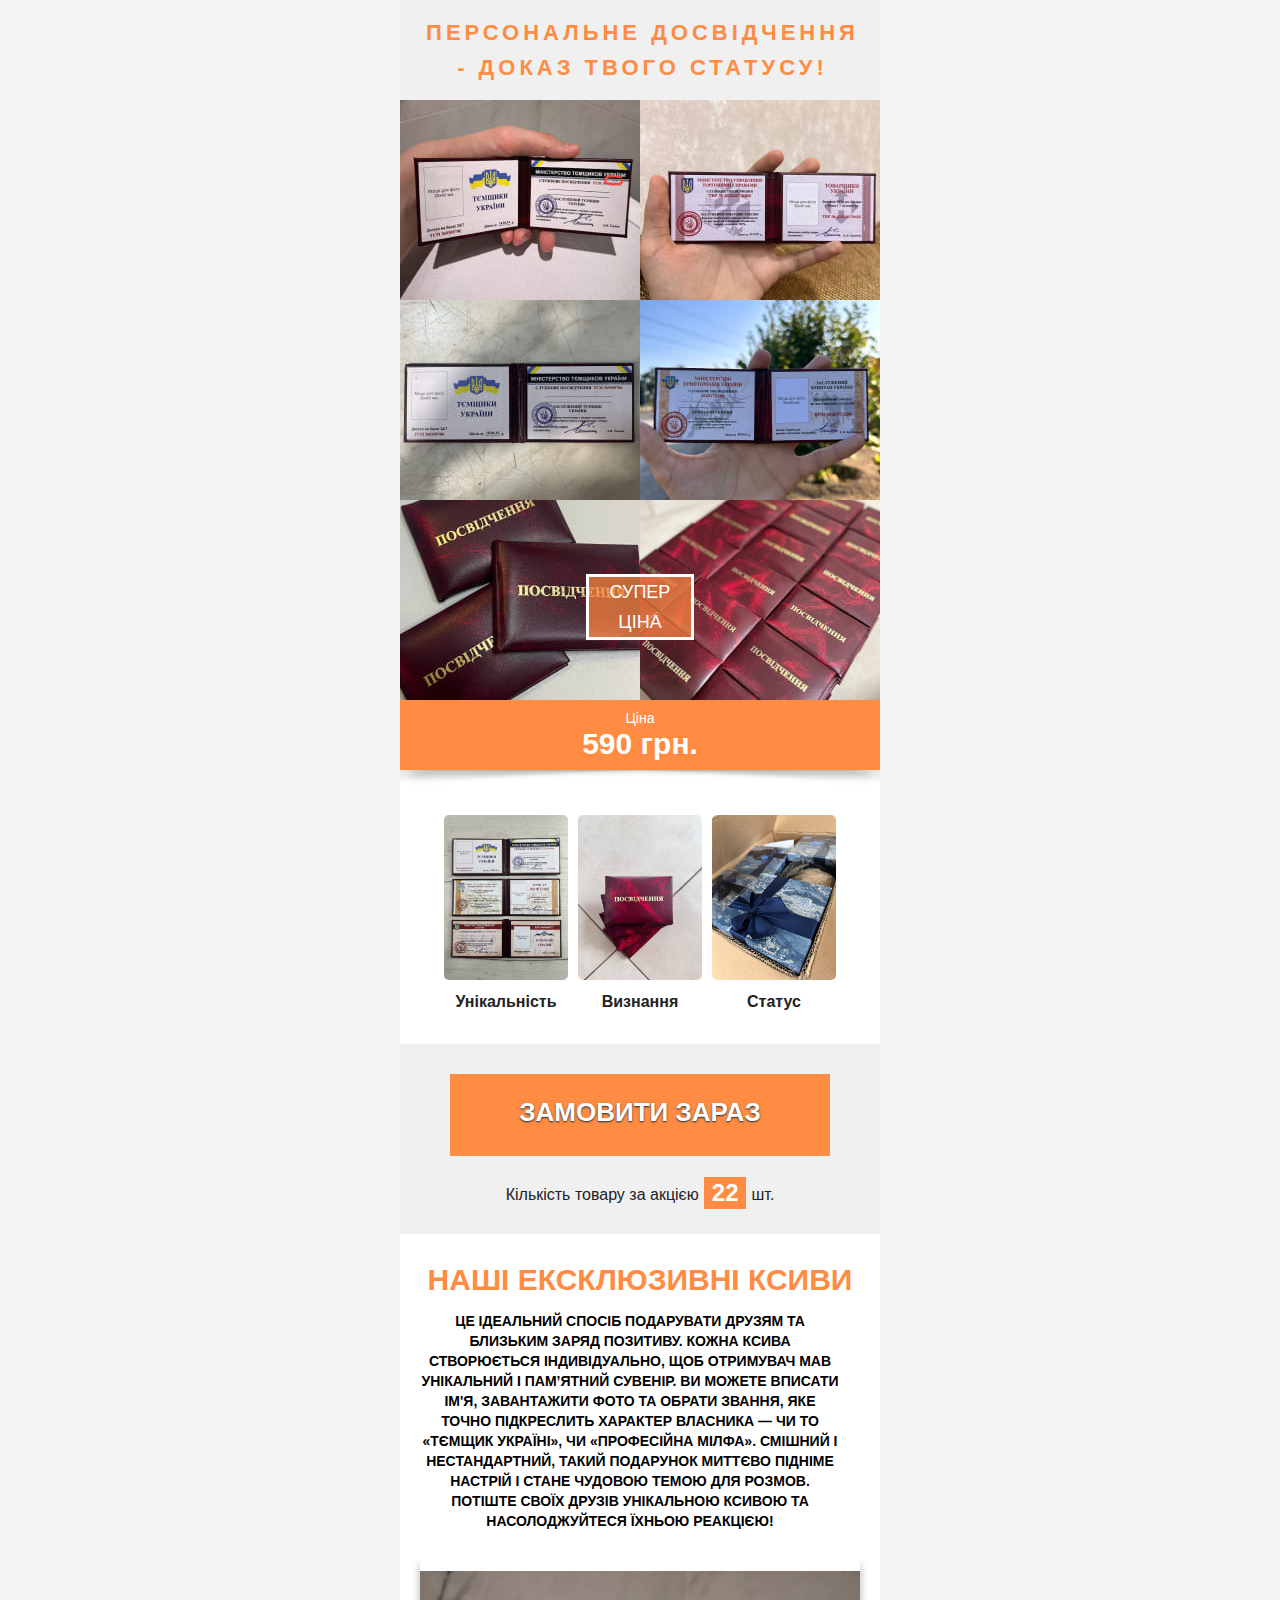
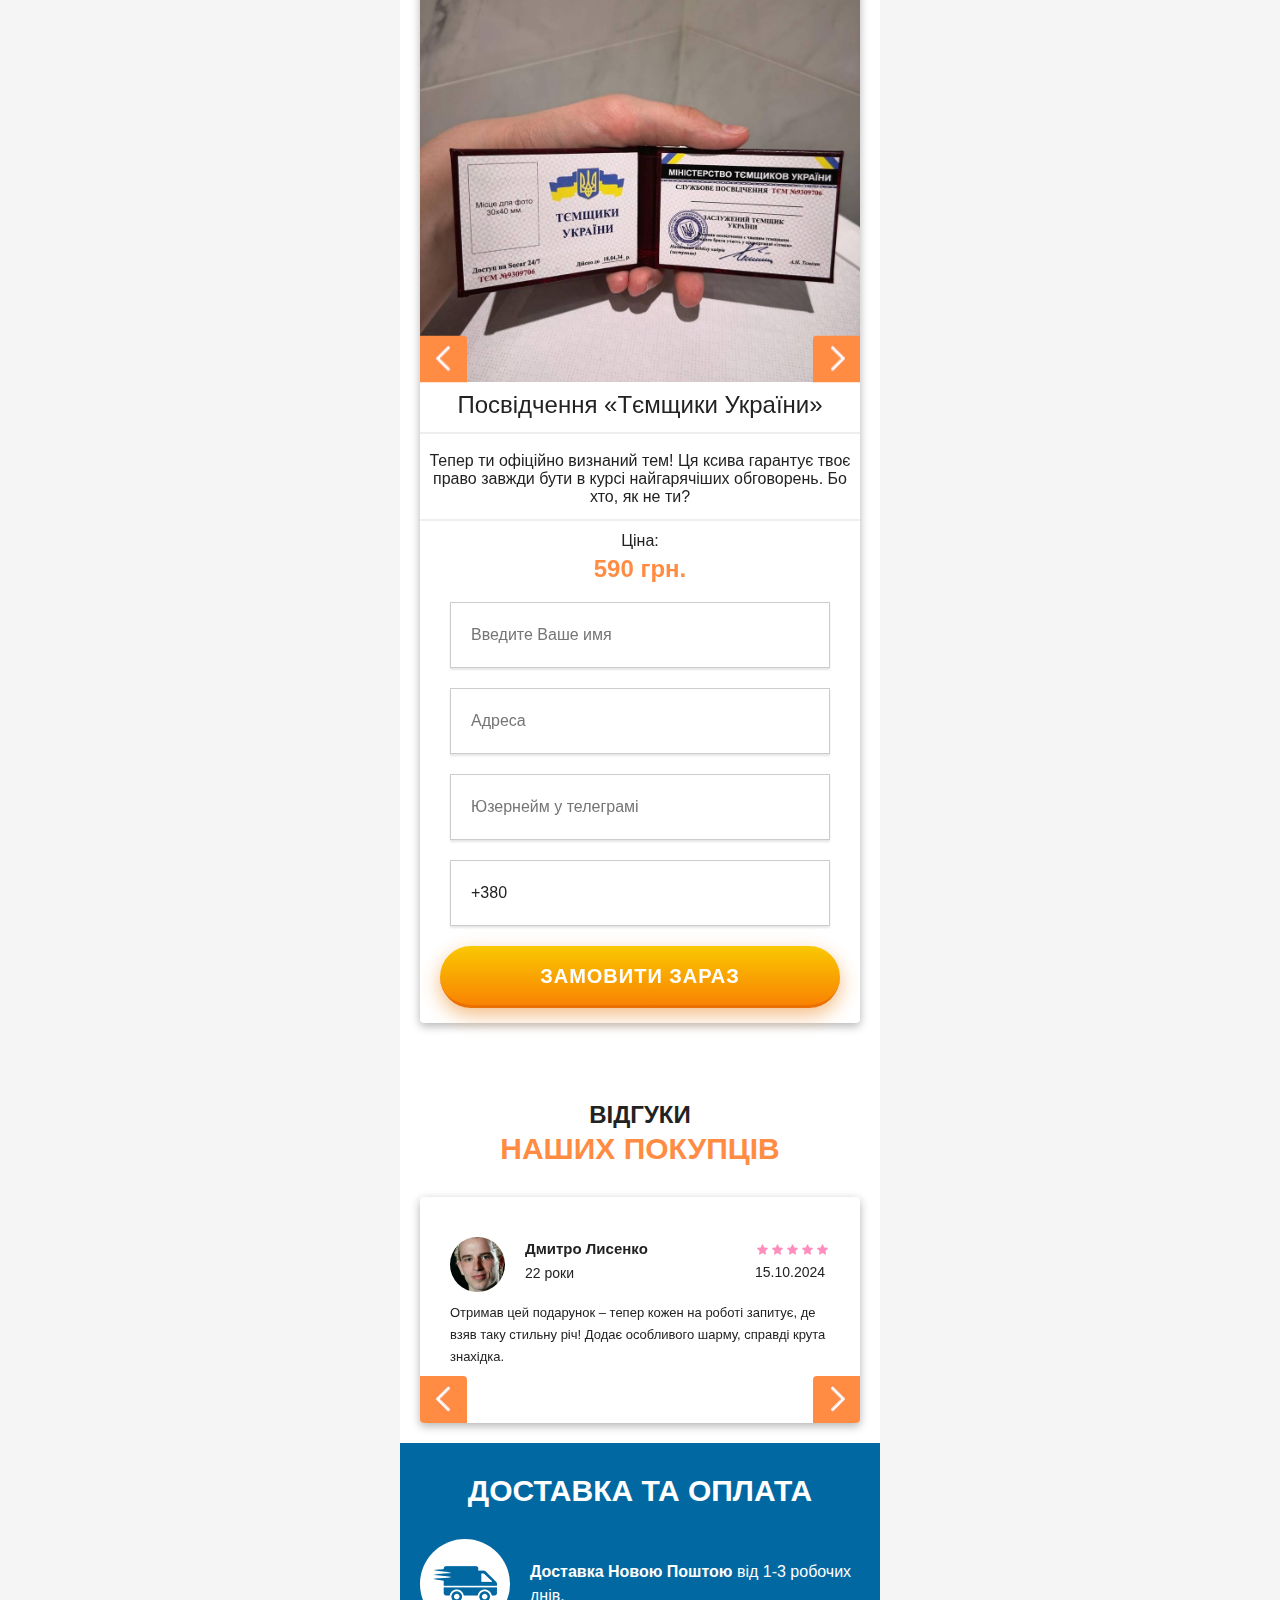
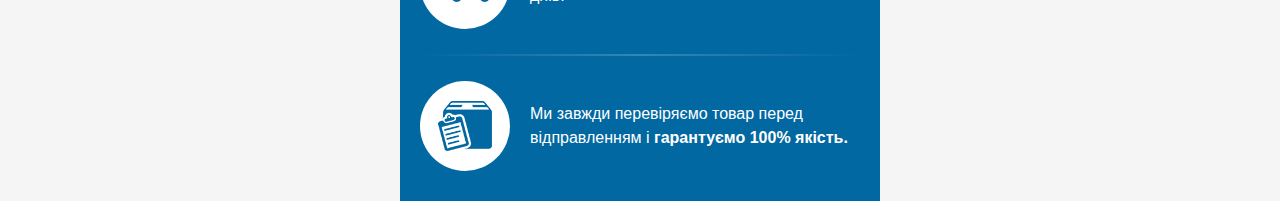
==== index.html @ b8ed53d2 "Add files via upload" ====
﻿<!DOCTYPE html>
<html>

<head>


    <meta charset="utf-8">
    <meta name="viewport" content="width=480">
    <title>Обери свою ксиву</title>
    <!-- Женский сарафан белого цвета -->
    <!-- 590 -->
    <!-- 358556 -->
    <link rel="shortcut icon" href="landing-template-assets/common/favicon.png" type="image/x-icon">
    <!-- Meta -->
    <meta property="og:image" content="/storage/images/landings/510083000130efabcf98dd82f9451f32.jpg">
    <meta name="description" content="Женский сарафан белого цвета">
    <script type="text/javascript" src="landing-template-assets/common/js/jquery-3.5.1.min.js"></script>

    <!-- Fonts -->
    <link href="css.css?family=Open+Sans:400,700&amp;display=swap&amp;subset=cyrillic" rel="stylesheet">

    <!-- Styles -->
    <link rel="stylesheet" href='landing-template-assets/springclothes/css/owl.carousel.min.css' type="text/css">
    <link rel="stylesheet" href='landing-template-assets/springclothes/css/style.css' type="text/css">
    <link rel="stylesheet" type="text/css" href="landing-template-assets/common/callback/call-m1-style.css">
    <link rel="stylesheet" type="text/css" href="landing-template-assets/common/callback/popup-m1-style.css">
    <style>
        .offer_section .field[name="name"] {
            background-image: none !important;
        }

        .offer_section .field[name="phone"] {
            background-image: none !important;
        }

        .spinner-m1 .call-cont-m1-back {
            background: url(landing-template-assets/common/callback/call-phone-m1.png) center 16px no-repeat !important;
        }

        .call-cont-m1-front {
            background: url(landing-template-assets/common/callback/4.png) center bottom no-repeat !important;
        }

        .youtube .play {
            background: url(landing-template-assets/common/images/youtube-play-icon.png) no-repeat !important;
        }
    </style>
</head>

<body>

    <div class="main_wrapper">
        <header class="offer_section">
            <div class="title_block">
                <h1>ПЕРСОНАЛЬНЕ ДОСВІДЧЕННЯ - ДОКАЗ ТВОГО СТАТУСУ!</h1>
            </div>
            <div class="info" style="background-image: url(bg.jpg)">
                <div class="discount">
                    <p>Супер цiна</p>
                </div>
            </div>

            <div class="price_block clearfix">
                <div class="price_item new">
                    <div class="text">
                        <p>Цiна</p>
                    </div>
                    <div class="value">
                        <span class="price_land_s1">590</span>
                        <span class="price_land_curr">грн.</span>
                    </div>
                </div>
            </div>
            <div class="benefits_block_wrapp">
                <div class="benefits_block clearfix">
                    <div class="benefit_item">
                        <img src='new2.jpg'>
                        <p>
Унікальність

</p>
                    </div>
                    <div class="benefit_item">
                        <img src='new3.jpg'>
                        <p>

Визнання
</p>
                    </div>
                    <div class="benefit_item">
                        <img src='new1.jpg'>
                        <p>


Статус</p>
                    </div>
                </div>

            </div>
            <div class="button_block">
                <a href="#order_form" class="button">Замовити зараз</a>
            </div>
            <div class="products_count">
                <p>Кількість товару за акцією</p> <span class="lastpackk">22</span>
                <p>шт.</p>
            </div>
        </header>

        <div style="display: none;" class="main_title bg-dark" id="catalog">
            <h2>Каталог<span> ксив</span></h2>
        </div>
        <section class="causes_section">
            <h2 style="margin-bottom: 15px;">Наші ексклюзивні ксиви </h2>
            <!-- <h3>УНІКАЛЬНУ квиву</h3> -->
            <div class="causes_list clearfix">
                <div class="cause_item">
                    <p>це ідеальний спосіб подарувати друзям та близьким заряд позитиву. Кожна ксива створюється індивідуально, щоб отримувач мав унікальний і пам’ятний сувенір.

                        Ви можете вписати ім'я, завантажити фото та обрати звання, яке точно підкреслить характер власника — чи то «Тємщик Україні», чи «Професійна мілфа».
                        
                        Смішний і нестандартний, такий подарунок миттєво підніме настрій і стане чудовою темою для розмов. Потіште своїх друзів унікальною ксивою та насолоджуйтеся їхньою реакцією!</p>
                </div>
            </div>
    
        </section>
        
        
        <div class="catalog_container">
            <div class="gallery owl-carousel">


                <div class="cat_item">
                    <div class="">
                        <div>
                            <img src="product1/4.jpg">
                        </div>


                    </div>
                    <h4>Посвідчення «Тємщики України»</h4>
                    <h4 class="slider-text">Тепер ти офіційно визнаний тем! Ця ксива гарантує твоє право завжди бути в
                        курсі найгарячіших обговорень. Бо хто, як не ти?</h4>
                    <div class="prices">
                        <p>Цiна:</p>
                      
                        <div class="new">
                            <p>590 грн.</p>
                        </div>
                    </div>
                    <form id="order_form" class="order_form orderformcdn" action="send.php" method="post">
                        <input type="hidden" name="utm_campaign" value="utm_campaign_value">
                        <input type="hidden" name="utm_content" value="utm_content_value">
                        <input type="hidden" name="utm_date" value="utm_date_value">
                        <input type="hidden" name="utm_medium" value="utm_medium_value">
                        <input type="hidden" name="utm_referrer" value="utm_referrer_value">
                        <input type="hidden" name="utm_source" value="utm_source_value">
                        <input type="hidden" name="utm_term" value="utm_term_value">
                        <input type="hidden" name="quantity_1" value="1">
                        <input type="hidden" name="price_1" value="590">
                        <input type="hidden" name="product_id_1" value="Посвідчення «Тємщики України»">
                        <input type="hidden" name="quantity_1" value="1">
                        <div class="input">
                            <input name="name" type="text" placeholder="Введите Ваше имя" required>
                        </div>
                        <div class="input">
                            <input name="name" type="text" placeholder="Адреса" required>
                        </div>
                        <div class="input">
                            <input name="name" type="text" placeholder="Юзернейм у телеграмi" required>
                        </div>
                        
                        <div class="input">
                            <input value="+380" name="phone" type="text" placeholder="Введите ваш телефон" maxlength="16" required>
                        </div>

                        <button href="#order_form" class="button-m cat_item_order_button">Замовити зараз</button>
                    </form>
                </div>
                <div class="cat_item">
                    <div class="">
                        <div>
                            <img src="product2/1.jpg">
                        </div>
                    </div>
                    <h4>Посвідчення «Кунімєн України»</h4>
                    <h4 class="slider-text">Справжня ксива для тих, хто знає, як усе влаштовано і кого треба знати.
                        Тепер ти офіційно головний за кулісами, та ще й з ксивою!</h4>
                    <div class="prices">
                        <p>Цiна:</p>
                       
                        <div class="new">
                            <p>590 грн.</p>
                        </div>
                    </div>
                    <form id="order_form" class="order_form orderformcdn" action="send.php" method="post">
                        <input type="hidden" name="utm_campaign" value="utm_campaign_value">
                        <input type="hidden" name="utm_content" value="utm_content_value">
                        <input type="hidden" name="utm_date" value="utm_date_value">
                        <input type="hidden" name="utm_medium" value="utm_medium_value">
                        <input type="hidden" name="utm_referrer" value="utm_referrer_value">
                        <input type="hidden" name="utm_source" value="utm_source_value">
                        <input type="hidden" name="utm_term" value="utm_term_value">
                        <input type="hidden" name="quantity_1" value="1">
                        <input type="hidden" name="price_1" value="590">
                        <input type="hidden" name="product_id_1" value="Посвідчення «Кунімєн України»">
                        <input type="hidden" name="quantity_1" value="1">
                        <div class="input">
                            <input name="name" type="text" placeholder="Введите Ваше имя" required>
                        </div>
                        <div class="input">
                            <input name="name" type="text" placeholder="Адреса" required>
                        </div>
                        <div class="input">
                            <input name="name" type="text" placeholder="Юзернейм у телеграмi" required>
                        </div>
                        
                        <div class="input">
                            <input value="+380" name="phone" type="text" placeholder="Введите ваш телефон" maxlength="16" required>
                        </div>

                        <button href="#order_form" class="button-m cat_item_order_button">Замовити зараз</button>
                    </form>
                </div>
                <div class="cat_item">
                    <div class="">
                        <div>
                            <img src="product3/1.jpg">
                        </div>
                    </div>
                    <h4>Посвідчення «Міністр по Ніхуям»</h4>
                    <h4 class="slider-text">Це посвідчення для тих, хто знає, коли варто робити вигляд, що нічого не
                        цікавить. Нехай всі знають — тут у тебе все під контролем… чи ні!</h4>
                    <div class="prices">
                        <p>Цiна:</p>
                       
                        <div class="new">
                            <p>590 грн.</p>
                        </div>
                    </div>
                    <form id="order_form" class="order_form orderformcdn" action="send.php" method="post">
                        <input type="hidden" name="utm_campaign" value="utm_campaign_value">
                        <input type="hidden" name="utm_content" value="utm_content_value">
                        <input type="hidden" name="utm_date" value="utm_date_value">
                        <input type="hidden" name="utm_medium" value="utm_medium_value">
                        <input type="hidden" name="utm_referrer" value="utm_referrer_value">
                        <input type="hidden" name="utm_source" value="utm_source_value">
                        <input type="hidden" name="utm_term" value="utm_term_value">
                        <input type="hidden" name="quantity_1" value="1">
                        <input type="hidden" name="price_1" value="590">
                        <input type="hidden" name="product_id_1" value="Посвідчення «Міністр по Ніхуям»">
                        <input type="hidden" name="quantity_1" value="1">
                        <div class="input">
                            <input name="name" type="text" placeholder="Введите Ваше имя" required>
                        </div>
                        <div class="input">
                            <input name="name" type="text" placeholder="Адреса" required>
                        </div>
                        <div class="input">
                            <input name="name" type="text" placeholder="Юзернейм у телеграмi" required>
                        </div>
                        
                        <div class="input">
                            <input value="+380" name="phone" type="text" placeholder="Введите ваш телефон" maxlength="16" required>
                        </div>

                        <button href="#order_form" class="button-m cat_item_order_button">Замовити зараз</button>
                    </form>
                </div>
                <div class="cat_item">
                    <div class="">
                        <div>
                            <img src="product4/1.jpg">
                        </div>
                    </div>
                    <h4>Посвідчення «Суєтологи України»</h4>
                    <h4 class="slider-text">Коли будь-яка справа не йде без тебе! Ксива для майстрів суєти, які знають,
                        як підняти галас там, де це треба. Дипломований експерт у питаннях 'швидше, вище, сильніше'!
                    </h4>
                    <div class="prices">
                        <p>Цiна:</p>
                       
                        <div class="new">
                            <p>590 грн.</p>
                        </div>
                    </div>
                    <form id="order_form" class="order_form orderformcdn" action="send.php" method="post">
                        <input type="hidden" name="utm_campaign" value="utm_campaign_value">
                        <input type="hidden" name="utm_content" value="utm_content_value">
                        <input type="hidden" name="utm_date" value="utm_date_value">
                        <input type="hidden" name="utm_medium" value="utm_medium_value">
                        <input type="hidden" name="utm_referrer" value="utm_referrer_value">
                        <input type="hidden" name="utm_source" value="utm_source_value">
                        <input type="hidden" name="utm_term" value="utm_term_value">
                        <input type="hidden" name="quantity_1" value="1">
                        <input type="hidden" name="price_1" value="590">
                        <input type="hidden" name="product_id_1" value="Посвідчення «Суєтологи України»">
                        <input type="hidden" name="quantity_1" value="1">
                        <div class="input">
                            <input name="name" type="text" placeholder="Введите Ваше имя" required>
                        </div>
                        <div class="input">
                            <input name="name" type="text" placeholder="Адреса" required>
                        </div>
                        <div class="input">
                            <input name="name" type="text" placeholder="Юзернейм у телеграмi" required>
                        </div>
                        
                        <div class="input">
                            <input value="+380" name="phone" type="text" placeholder="Введите ваш телефон" maxlength="16" required>
                        </div>

                        <button href="#order_form" class="button-m cat_item_order_button">Замовити зараз</button>
                    </form>
                </div>
                <div class="cat_item">
                    <div class="">
                        <div>
                            <img src="product5/1.jpg">
                        </div>
                    </div>
                    <h4>Посвідчення «Підкаблучники України»</h4>
                    <h4 class="slider-text">Іноді любов має свою ціну, і ти знаєш про це більше за інших! Ця ксива для
                        тих, хто відкрито визнає: бути підкаблучником — це мистецтво.</h4>
                    <div class="prices">
                        <p>Цiна:</p>
                       
                        <div class="new">
                            <p>590 грн.</p>
                        </div>
                    </div>
                    <form id="order_form" class="order_form orderformcdn" action="send.php" method="post">
                        <input type="hidden" name="utm_campaign" value="utm_campaign_value">
                        <input type="hidden" name="utm_content" value="utm_content_value">
                        <input type="hidden" name="utm_date" value="utm_date_value">
                        <input type="hidden" name="utm_medium" value="utm_medium_value">
                        <input type="hidden" name="utm_referrer" value="utm_referrer_value">
                        <input type="hidden" name="utm_source" value="utm_source_value">
                        <input type="hidden" name="utm_term" value="utm_term_value">
                        <input type="hidden" name="quantity_1" value="1">
                        <input type="hidden" name="price_1" value="590">
                        <input type="hidden" name="product_id_1" value="Посвідчення «Підкаблучники України»">
                        <input type="hidden" name="quantity_1" value="1">
                        <div class="input">
                            <input name="name" type="text" placeholder="Введите Ваше имя" required>
                        </div>
                        <div class="input">
                            <input name="name" type="text" placeholder="Адреса" required>
                        </div>
                        <div class="input">
                            <input name="name" type="text" placeholder="Юзернейм у телеграмi" required>
                        </div>
                        
                        <div class="input">
                            <input value="+380" name="phone" type="text" placeholder="Введите ваш телефон" maxlength="16" required>
                        </div>

                        <button href="#order_form" class="button-m cat_item_order_button">Замовити зараз</button>
                    </form>
                </div>
                <div class="cat_item">
                    <div class="">
                        <div>
                            <img src="product6/1.jpg">
                        </div>
                    </div>
                    <h4>Посвідчення «Тигриця України»</h4>
                    <h4 class="slider-text">Для всіх королев із гострими кігтями! Ця ксива підкреслить твою силу та
                        харизму, бо ти — справжня тигриця!</h4>
                    <div class="prices">
                        <p>Цiна:</p>
                       
                        <div class="new">
                            <p>590 грн.</p>
                        </div>
                    </div>
                    <form id="order_form" class="order_form orderformcdn" action="send.php" method="post">
                        <input type="hidden" name="utm_campaign" value="utm_campaign_value">
                        <input type="hidden" name="utm_content" value="utm_content_value">
                        <input type="hidden" name="utm_date" value="utm_date_value">
                        <input type="hidden" name="utm_medium" value="utm_medium_value">
                        <input type="hidden" name="utm_referrer" value="utm_referrer_value">
                        <input type="hidden" name="utm_source" value="utm_source_value">
                        <input type="hidden" name="utm_term" value="utm_term_value">
                        <input type="hidden" name="quantity_1" value="1">
                        <input type="hidden" name="price_1" value="590">
                        <input type="hidden" name="product_id_1" value="Посвідчення «Тигриця України»">
                        <input type="hidden" name="quantity_1" value="1">
                        <div class="input">
                            <input name="name" type="text" placeholder="Введите Ваше имя" required>
                        </div>
                        <div class="input">
                            <input name="name" type="text" placeholder="Адреса" required>
                        </div>
                        <div class="input">
                            <input name="name" type="text" placeholder="Юзернейм у телеграмi" required>
                        </div>
                        
                        <div class="input">
                            <input value="+380" name="phone" type="text" placeholder="Введите ваш телефон" maxlength="16" required>
                        </div>

                        <button href="#order_form" class="button-m cat_item_order_button">Замовити зараз</button>
                    </form>
                </div>
                <div class="cat_item">
                    <div class="">
                        <div>
                            <img src="product7/1.jpg">
                        </div>
                    </div>
                    <h4>Посвідчення «Найкращий Побратим України»</h4>
                    <h4 class="slider-text">Коли ти — саме та людина, на яку можна покластися у будь-який час! Це твоє
                        офіційне посвідчення на право бути найкращим побратимом.</h4>
                    <div class="prices">
                        <p>Цiна:</p>
                       
                        <div class="new">
                            <p>590 грн.</p>
                        </div>
                    </div>
                    <form id="order_form" class="order_form orderformcdn" action="send.php" method="post">
                        <input type="hidden" name="utm_campaign" value="utm_campaign_value">
                        <input type="hidden" name="utm_content" value="utm_content_value">
                        <input type="hidden" name="utm_date" value="utm_date_value">
                        <input type="hidden" name="utm_medium" value="utm_medium_value">
                        <input type="hidden" name="utm_referrer" value="utm_referrer_value">
                        <input type="hidden" name="utm_source" value="utm_source_value">
                        <input type="hidden" name="utm_term" value="utm_term_value">
                        <input type="hidden" name="quantity_1" value="1">
                        <input type="hidden" name="price_1" value="590">
                        <input type="hidden" name="product_id_1" value="Посвідчення «Найкращий Побратим України»">
                        <input type="hidden" name="quantity_1" value="1">
                        <div class="input">
                            <input name="name" type="text" placeholder="Введите Ваше имя" required>
                        </div>
                        <div class="input">
                            <input name="name" type="text" placeholder="Адреса" required>
                        </div>
                        <div class="input">
                            <input name="name" type="text" placeholder="Юзернейм у телеграмi" required>
                        </div>
                        
                        <div class="input">
                            <input value="+380" name="phone" type="text" placeholder="Введите ваш телефон" maxlength="16" required>
                        </div>

                        <button href="#order_form" class="button-m cat_item_order_button">Замовити зараз</button>
                    </form>
                </div>
                <div class="cat_item">
                    <div class="">
                        <div>
                            <img src="product8/1.jpg">
                        </div>
                    </div>
                    <h4>Посвідчення «Похуїсти України»</h4>
                    <h4 class="slider-text">Людина-спокій. Для тих, хто зберігає холоднокровність у будь-яких ситуаціях.
                        Бо іноді просто треба вміти не перейматися!</h4>
                    <div class="prices">
                        <p>Цiна:</p>
                       
                        <div class="new">
                            <p>590 грн.</p>
                        </div>
                    </div>
                    <form id="order_form" class="order_form orderformcdn" action="send.php" method="post">
                        <input type="hidden" name="utm_campaign" value="utm_campaign_value">
                        <input type="hidden" name="utm_content" value="utm_content_value">
                        <input type="hidden" name="utm_date" value="utm_date_value">
                        <input type="hidden" name="utm_medium" value="utm_medium_value">
                        <input type="hidden" name="utm_referrer" value="utm_referrer_value">
                        <input type="hidden" name="utm_source" value="utm_source_value">
                        <input type="hidden" name="utm_term" value="utm_term_value">
                        <input type="hidden" name="quantity_1" value="1">
                        <input type="hidden" name="price_1" value="590">
                        <input type="hidden" name="product_id_1" value="Посвідчення «Похуїсти України»">
                        <input type="hidden" name="quantity_1" value="1">
                        <div class="input">
                            <input name="name" type="text" placeholder="Введите Ваше имя" required>
                        </div>
                        <div class="input">
                            <input name="name" type="text" placeholder="Адреса" required>
                        </div>
                        <div class="input">
                            <input name="name" type="text" placeholder="Юзернейм у телеграмi" required>
                        </div>
                        
                        <div class="input">
                            <input value="+380" name="phone" type="text" placeholder="Введите ваш телефон" maxlength="16" required>
                        </div>

                        <button href="#order_form" class="button-m cat_item_order_button">Замовити зараз</button>
                    </form>
                </div>
                <div class="cat_item">
                    <div class="">
                        <div>
                            <img src="product9/1.jpg">
                        </div>
                    </div>
                    <h4>Посвідчення «Найкращий Кум України»</h4>
                    <h4 class="slider-text">Офіційний документ, який підтверджує, що ти – кум номер один! Завжди готовий
                        підтримати, порадити та підняти настрій.</h4>
                    <div class="prices">
                        <p>Цiна:</p>
                       
                        <div class="new">
                            <p>590 грн.</p>
                        </div>
                    </div>
                    <form id="order_form" class="order_form orderformcdn" action="send.php" method="post">
                        <input type="hidden" name="utm_campaign" value="utm_campaign_value">
                        <input type="hidden" name="utm_content" value="utm_content_value">
                        <input type="hidden" name="utm_date" value="utm_date_value">
                        <input type="hidden" name="utm_medium" value="utm_medium_value">
                        <input type="hidden" name="utm_referrer" value="utm_referrer_value">
                        <input type="hidden" name="utm_source" value="utm_source_value">
                        <input type="hidden" name="utm_term" value="utm_term_value">
                        <input type="hidden" name="quantity_1" value="1">
                        <input type="hidden" name="price_1" value="590">
                        <input type="hidden" name="product_id_1" value="Посвідчення «Найкращий Кум України»">
                        <input type="hidden" name="quantity_1" value="1">
                        <div class="input">
                            <input name="name" type="text" placeholder="Введите Ваше имя" required>
                        </div>
                        <div class="input">
                            <input name="name" type="text" placeholder="Адреса" required>
                        </div>
                        <div class="input">
                            <input name="name" type="text" placeholder="Юзернейм у телеграмi" required>
                        </div>
                        
                        <div class="input">
                            <input value="+380" name="phone" type="text" placeholder="Введите ваш телефон" maxlength="16" required>
                        </div>

                        <button href="#order_form" class="button-m cat_item_order_button">Замовити зараз</button>
                    </form>
                </div>
                <div class="cat_item">
                    <div class="">
                        <div>
                            <img src="product10/1.jpg">
                        </div>
                    </div>
                    <h4>Посвідчення «Найкраща Кума України»</h4>
                    <h4 class="slider-text">Для найдорожчої кумоньки, яка завжди знайде, що сказати та як розвеселити.
                        Справжнє звання для найкращої кумасі!</h4>
                    <div class="prices">
                        <p>Цiна:</p>
                       
                        <div class="new">
                            <p>590 грн.</p>
                        </div>
                    </div>
                    <form id="order_form" class="order_form orderformcdn" action="send.php" method="post">
                        <input type="hidden" name="utm_campaign" value="utm_campaign_value">
                        <input type="hidden" name="utm_content" value="utm_content_value">
                        <input type="hidden" name="utm_date" value="utm_date_value">
                        <input type="hidden" name="utm_medium" value="utm_medium_value">
                        <input type="hidden" name="utm_referrer" value="utm_referrer_value">
                        <input type="hidden" name="utm_source" value="utm_source_value">
                        <input type="hidden" name="utm_term" value="utm_term_value">
                        <input type="hidden" name="quantity_1" value="1">
                        <input type="hidden" name="price_1" value="590">
                        <input type="hidden" name="product_id_1" value="Посвідчення «Найкраща Кума України»">
                        <input type="hidden" name="quantity_1" value="1">
                        <div class="input">
                            <input name="name" type="text" placeholder="Введите Ваше имя" required>
                        </div>
                        <div class="input">
                            <input name="name" type="text" placeholder="Адреса" required>
                        </div>
                        <div class="input">
                            <input name="name" type="text" placeholder="Юзернейм у телеграмi" required>
                        </div>
                        
                        <div class="input">
                            <input value="+380" name="phone" type="text" placeholder="Введите ваш телефон" maxlength="16" required>
                        </div>

                        <button href="#order_form" class="button-m cat_item_order_button">Замовити зараз</button>
                    </form>
                </div>
                <div class="cat_item">
                    <div class="">
                        <div>
                            <img src="product11/1.jpg">
                        </div>
                    </div>
                    <h4>Посвідчення «Заслужений Бізнесмен України»</h4>
                    <h4 class="slider-text">Документ, який підтверджує твою підприємницьку жилку! Бо ти — той, хто
                        завжди знає, де знайти вигоду.</h4>
                    <div class="prices">
                        <p>Цiна:</p>
                       
                        <div class="new">
                            <p>590 грн.</p>
                        </div>
                    </div>
                    <form id="order_form" class="order_form orderformcdn" action="send.php" method="post">
                        <input type="hidden" name="utm_campaign" value="utm_campaign_value">
                        <input type="hidden" name="utm_content" value="utm_content_value">
                        <input type="hidden" name="utm_date" value="utm_date_value">
                        <input type="hidden" name="utm_medium" value="utm_medium_value">
                        <input type="hidden" name="utm_referrer" value="utm_referrer_value">
                        <input type="hidden" name="utm_source" value="utm_source_value">
                        <input type="hidden" name="utm_term" value="utm_term_value">
                        <input type="hidden" name="quantity_1" value="1">
                        <input type="hidden" name="price_1" value="590">
                        <input type="hidden" name="product_id_1" value="Посвідчення «Заслужений Бізнесмен України»">
                        <div class="input">
                            <input name="name" type="text" placeholder="Введите Ваше имя" required>
                        </div>
                        <div class="input">
                            <input name="name" type="text" placeholder="Адреса" required>
                        </div>
                        <div class="input">
                            <input name="name" type="text" placeholder="Юзернейм у телеграмi" required>
                        </div>
                        
                        <div class="input">
                            <input value="+380" name="phone" type="text" placeholder="Введите ваш телефон" maxlength="16" required>
                        </div>
                        <button href="#order_form" class="button-m cat_item_order_button">Замовити зараз</button>
                    </form>
                </div>
                <div class="cat_item">
                    <div class="">
                        <div>
                            <img src="product12/1.jpg">
                        </div>
                    </div>
                    <h4>Посвідчення «Найкращий Піздабол України»</h4>
                    <h4 class="slider-text">Офіційне підтвердження твоїх навичок у мистецтві перебільшень і яскравих
                        історій. Нехай усі знають, хто тут майстер слів!</h4>
                    <div class="prices">
                        <p>Цiна:</p>
                       
                        <div class="new">
                            <p>590 грн.</p>
                        </div>
                    </div>
                    <form id="order_form" class="order_form orderformcdn" action="send.php" method="post">
                        <input type="hidden" name="utm_campaign" value="utm_campaign_value">
                        <input type="hidden" name="utm_content" value="utm_content_value">
                        <input type="hidden" name="utm_date" value="utm_date_value">
                        <input type="hidden" name="utm_medium" value="utm_medium_value">
                        <input type="hidden" name="utm_referrer" value="utm_referrer_value">
                        <input type="hidden" name="utm_source" value="utm_source_value">
                        <input type="hidden" name="utm_term" value="utm_term_value">
                        <input type="hidden" name="quantity_1" value="1">
                        <input type="hidden" name="price_1" value="590">
                        <input type="hidden" name="product_id_1" value="Посвідчення «Найкращий Піздабол України»">
                        <div class="input">
                            <input name="name" type="text" placeholder="Введите Ваше имя" required>
                        </div>
                        <div class="input">
                            <input name="name" type="text" placeholder="Адреса" required>
                        </div>
                        <div class="input">
                            <input name="name" type="text" placeholder="Юзернейм у телеграмi" required>
                        </div>
                        
                        <div class="input">
                            <input value="+380" name="phone" type="text" placeholder="Введите ваш телефон" maxlength="16" required>
                        </div>
                        <button href="#order_form" class="button-m cat_item_order_button">Замовити зараз</button>
                    </form>
                </div>
                <div class="cat_item">
                    <div class="">
                        <div>
                            <img src="product13/1.jpg">
                        </div>
                    </div>
                    <h4>Посвідчення «Заслужений Алкаш України»</h4>
                    <h4 class="slider-text">Відзнака для тих, хто знає всі секрети справжнього українського застілля. Бо
                        не кожен може стати заслуженим, треба ще вміти!</h4>
                    <div class="prices">
                        <p>Цiна:</p>
                       
                        <div class="new">
                            <p>590 грн.</p>
                        </div>
                    </div>
                    <form id="order_form" class="order_form orderformcdn" action="send.php" method="post">
                        <input type="hidden" name="utm_campaign" value="utm_campaign_value">
                        <input type="hidden" name="utm_content" value="utm_content_value">
                        <input type="hidden" name="utm_date" value="utm_date_value">
                        <input type="hidden" name="utm_medium" value="utm_medium_value">
                        <input type="hidden" name="utm_referrer" value="utm_referrer_value">
                        <input type="hidden" name="utm_source" value="utm_source_value">
                        <input type="hidden" name="utm_term" value="utm_term_value">
                        <input type="hidden" name="quantity_1" value="1">
                        <input type="hidden" name="price_1" value="590">
                        <input type="hidden" name="product_id_1" value="Посвідчення «Заслужений Алкаш України»">
                        <div class="input">
                            <input name="name" type="text" placeholder="Введите Ваше имя" required>
                        </div>
                        <div class="input">
                            <input name="name" type="text" placeholder="Адреса" required>
                        </div>
                        <div class="input">
                            <input name="name" type="text" placeholder="Юзернейм у телеграмi" required>
                        </div>
                        
                        <div class="input">
                            <input value="+380" name="phone" type="text" placeholder="Введите ваш телефон" maxlength="16" required>
                        </div>
                        <button href="#order_form" class="button-m cat_item_order_button">Замовити зараз</button>
                    </form>
                </div>
                <div class="cat_item">
                    <div class="">
                        <div>
                            <img src="product14/1.jpg">
                        </div>
                    </div>
                    <h4>Ксива «Заслужений Контрстрайкер України»</h4>
                    <h4 class="slider-text">Офіційна ксива для тих, хто за комп’ютером — справжній герой. Кращий
                        снайпер, тактик і знавець командних чатів!</h4>
                    <div class="prices">
                        <p>Цiна:</p>
                       
                        <div class="new">
                            <p>590 грн.</p>
                        </div>
                    </div>
                    <form id="order_form" class="order_form orderformcdn" action="send.php" method="post">
                        <input type="hidden" name="utm_campaign" value="utm_campaign_value">
                        <input type="hidden" name="utm_content" value="utm_content_value">
                        <input type="hidden" name="utm_date" value="utm_date_value">
                        <input type="hidden" name="utm_medium" value="utm_medium_value">
                        <input type="hidden" name="utm_referrer" value="utm_referrer_value">
                        <input type="hidden" name="utm_source" value="utm_source_value">
                        <input type="hidden" name="utm_term" value="utm_term_value">
                        <input type="hidden" name="quantity_1" value="1">
                        <input type="hidden" name="price_1" value="590">
                        <input type="hidden" name="product_id_1" value="Ксива «Заслужений Контрстрайкер України»">
                        <div class="input">
                            <input name="name" type="text" placeholder="Введите Ваше имя" required>
                        </div>
                        <div class="input">
                            <input name="name" type="text" placeholder="Адреса" required>
                        </div>
                        <div class="input">
                            <input name="name" type="text" placeholder="Юзернейм у телеграмi" required>
                        </div>
                        
                        <div class="input">
                            <input value="+380" name="phone" type="text" placeholder="Введите ваш телефон" maxlength="16" required>
                        </div>
                        <button href="#order_form" class="button-m cat_item_order_button">Замовити зараз</button>
                    </form>
                </div>
                <div class="cat_item">
                    <div class="">
                        <div>
                            <img src="product15/1.jpg">
                        </div>
                    </div>
                    <h4>Посвідчення «Перекупи України»</h4>
                    <h4 class="slider-text">Твій унікальний документ, що підтверджує твої навички продажів та угод. Бо
                        ти — перекуп із досвідом!</h4>
                    <div class="prices">
                        <p>Цiна:</p>
                       
                        <div class="new">
                            <p>590 грн.</p>
                        </div>
                    </div>
                    <form id="order_form" class="order_form orderformcdn" action="send.php" method="post">
                        <input type="hidden" name="utm_campaign" value="utm_campaign_value">
                        <input type="hidden" name="utm_content" value="utm_content_value">
                        <input type="hidden" name="utm_date" value="utm_date_value">
                        <input type="hidden" name="utm_medium" value="utm_medium_value">
                        <input type="hidden" name="utm_referrer" value="utm_referrer_value">
                        <input type="hidden" name="utm_source" value="utm_source_value">
                        <input type="hidden" name="utm_term" value="utm_term_value">
                        <input type="hidden" name="quantity_1" value="1">
                        <input type="hidden" name="price_1" value="590">
                        <input type="hidden" name="product_id_1" value="Посвідчення «Перекупи України»">
                        <div class="input">
                            <input name="name" type="text" placeholder="Введите Ваше имя" required>
                        </div>
                        <div class="input">
                            <input name="name" type="text" placeholder="Адреса" required>
                        </div>
                        <div class="input">
                            <input name="name" type="text" placeholder="Юзернейм у телеграмi" required>
                        </div>
                        
                        <div class="input">
                            <input value="+380" name="phone" type="text" placeholder="Введите ваш телефон" maxlength="16" required>
                        </div>
                        <button href="#order_form" class="button-m cat_item_order_button">Замовити зараз</button>
                    </form>
                </div>
                <div class="cat_item">
                    <div class="">
                        <div>
                            <img src="product16/1.jpg">
                        </div>
                    </div>
                    <h4>Посвідчення «Заслужений Криптан України»</h4>
                    <h4 class="slider-text">Посвідчення для тих, хто знає всі тонкощі криптовалютного світу. Бо не кожен
                        може розібратися, що там з біткоїном!</h4>
                    <div class="prices">
                        <p>Цiна:</p>
                       
                        <div class="new">
                            <p>590 грн.</p>
                        </div>
                    </div>
                    <form id="order_form" class="order_form orderformcdn" action="send.php" method="post">
                        <input type="hidden" name="utm_campaign" value="utm_campaign_value">
                        <input type="hidden" name="utm_content" value="utm_content_value">
                        <input type="hidden" name="utm_date" value="utm_date_value">
                        <input type="hidden" name="utm_medium" value="utm_medium_value">
                        <input type="hidden" name="utm_referrer" value="utm_referrer_value">
                        <input type="hidden" name="utm_source" value="utm_source_value">
                        <input type="hidden" name="utm_term" value="utm_term_value">
                        <input type="hidden" name="quantity_1" value="1">
                        <input type="hidden" name="price_1" value="590">
                        <input type="hidden" name="product_id_1" value="Посвідчення «Заслужений Криптан України»">
                        <div class="input">
                            <input name="name" type="text" placeholder="Введите Ваше имя" required>
                        </div>
                        <div class="input">
                            <input name="name" type="text" placeholder="Адреса" required>
                        </div>
                        <div class="input">
                            <input name="name" type="text" placeholder="Юзернейм у телеграмi" required>
                        </div>
                        
                        <div class="input">
                            <input value="+380" name="phone" type="text" placeholder="Введите ваш телефон" maxlength="16" required>
                        </div>
                        <button href="#order_form" class="button-m cat_item_order_button">Замовити зараз</button>
                    </form>
                </div>
                <div class="cat_item">
                    <div class="">
                        <div>
                            <img src="product17/1.jpg">
                        </div>
                    </div>
                    <h4>Посвідчення «Син прокурора»</h4>
                    <h4 class="slider-text">Ця ксива — для тих, хто знає, як вирішити питання в будь-якій ситуації. З
                        таким посвідченням будь-які двері відчинені!</h4>
                    <div class="prices">
                        <p>Цiна:</p>
                       
                        <div class="new">
                            <p>590 грн.</p>
                        </div>
                    </div>
                    <form id="order_form" class="order_form orderformcdn" action="send.php" method="post">
                        <input type="hidden" name="utm_campaign" value="utm_campaign_value">
                        <input type="hidden" name="utm_content" value="utm_content_value">
                        <input type="hidden" name="utm_date" value="utm_date_value">
                        <input type="hidden" name="utm_medium" value="utm_medium_value">
                        <input type="hidden" name="utm_referrer" value="utm_referrer_value">
                        <input type="hidden" name="utm_source" value="utm_source_value">
                        <input type="hidden" name="utm_term" value="utm_term_value">
                        <input type="hidden" name="quantity_1" value="1">
                        <input type="hidden" name="price_1" value="590">
                        <input type="hidden" name="product_id_1" value="Посвідчення «Син прокурора»">
                        <div class="input">
                            <input name="name" type="text" placeholder="Введите Ваше имя" required>
                        </div>
                        <div class="input">
                            <input name="name" type="text" placeholder="Адреса" required>
                        </div>
                        <div class="input">
                            <input name="name" type="text" placeholder="Юзернейм у телеграмi" required>
                        </div>
                        
                        <div class="input">
                            <input value="+380" name="phone" type="text" placeholder="Введите ваш телефон" maxlength="16" required>
                        </div>
                        <button href="#order_form" class="button-m cat_item_order_button">Замовити зараз</button>
                    </form>
                </div>
                <div class="cat_item">
                    <div class="">
                        <div>
                            <img src="product18/1.jpg">
                        </div>
                    </div>
                    <h4>Посвідчення «Рєшали України»</h4>
                    <h4 class="slider-text">ДПосвідчення для тих, хто завжди знає, до кого звернутися і що вирішити. Бо
                        де треба, там і вирішуєш!</h4>
                    <div class="prices">
                        <p>Цiна:</p>
                       
                        <div class="new">
                            <p>590 грн.</p>
                        </div>
                    </div>
                    <form id="order_form" class="order_form orderformcdn" action="send.php" method="post">
                        <input type="hidden" name="utm_campaign" value="utm_campaign_value">
                        <input type="hidden" name="utm_content" value="utm_content_value">
                        <input type="hidden" name="utm_date" value="utm_date_value">
                        <input type="hidden" name="utm_medium" value="utm_medium_value">
                        <input type="hidden" name="utm_referrer" value="utm_referrer_value">
                        <input type="hidden" name="utm_source" value="utm_source_value">
                        <input type="hidden" name="utm_term" value="utm_term_value">
                        <input type="hidden" name="quantity_1" value="1">
                        <input type="hidden" name="price_1" value="590">
                        <input type="hidden" name="product_id_1" value="Посвідчення «Рєшали України»">
                        <div class="input">
                            <input name="name" type="text" placeholder="Введите Ваше имя" required>
                        </div>
                        <div class="input">
                            <input name="name" type="text" placeholder="Адреса" required>
                        </div>
                        <div class="input">
                            <input name="name" type="text" placeholder="Юзернейм у телеграмi" required>
                        </div>
                        
                        <div class="input">
                            <input value="+380" name="phone" type="text" placeholder="Введите ваш телефон" maxlength="16" required>
                        </div>
                        <button href="#order_form" class="button-m cat_item_order_button">Замовити зараз</button>
                    </form>
                </div>
                <div class="cat_item">
                    <div class="">
                        <div>
                            <img src="product19/1.jpg">
                        </div>
                    </div>
                    <h4>Посвідчення «Товарщики України»</h4>
                    <h4 class="slider-text">Офіційний пропуск до клубу знавців якісних товарів. Бо ти не просто знаєш,
                        де купити, а знаєш, що варто купувати.</h4>
                    <div class="prices">
                        <p>Цiна:</p>
                       
                        <div class="new">
                            <p>590 грн.</p>
                        </div>
                    </div>
                    <form id="order_form" class="order_form orderformcdn" action="send.php" method="post">
                        <input type="hidden" name="utm_campaign" value="utm_campaign_value">
                        <input type="hidden" name="utm_content" value="utm_content_value">
                        <input type="hidden" name="utm_date" value="utm_date_value">
                        <input type="hidden" name="utm_medium" value="utm_medium_value">
                        <input type="hidden" name="utm_referrer" value="utm_referrer_value">
                        <input type="hidden" name="utm_source" value="utm_source_value">
                        <input type="hidden" name="utm_term" value="utm_term_value">
                        <input type="hidden" name="quantity_1" value="1">
                        <input type="hidden" name="price_1" value="590">
                        <input type="hidden" name="product_id_1" value="Посвідчення «Товарщики України»">
                        <div class="input">
                            <input name="name" type="text" placeholder="Введите Ваше имя" required>
                        </div>
                        <div class="input">
                            <input name="name" type="text" placeholder="Адреса" required>
                        </div>
                        <div class="input">
                            <input name="name" type="text" placeholder="Юзернейм у телеграмi" required>
                        </div>
                        
                        <div class="input">
                            <input value="+380" name="phone" type="text" placeholder="Введите ваш телефон" maxlength="16" required>
                        </div>
                        <button href="#order_form" class="button-m cat_item_order_button">Замовити зараз</button>
                    </form>
                </div>
                <div class="cat_item">
                    <div class="">
                        <div>
                            <img src="product20/1.jpg">
                        </div>
                    </div>
                    <h4>Посвідчення «Донька президента»</h4>
                    <h4 class="slider-text">З такою ксивою тебе всі точно приймуть за особу VIP-статусу. Нехай всі
                        знають, що в тебе є впливові зв’язки!</h4>
                    <div class="prices">
                        <p>Цiна:</p>
                       
                        <div class="new">
                            <p>590 грн.</p>
                        </div>
                    </div>
                    <form id="order_form" class="order_form orderformcdn" action="send.php" method="post">
                        <input type="hidden" name="utm_campaign" value="utm_campaign_value">
                        <input type="hidden" name="utm_content" value="utm_content_value">
                        <input type="hidden" name="utm_date" value="utm_date_value">
                        <input type="hidden" name="utm_medium" value="utm_medium_value">
                        <input type="hidden" name="utm_referrer" value="utm_referrer_value">
                        <input type="hidden" name="utm_source" value="utm_source_value">
                        <input type="hidden" name="utm_term" value="utm_term_value">
                        <input type="hidden" name="quantity_1" value="1">
                        <input type="hidden" name="price_1" value="590">
                        <input type="hidden" name="product_id_1" value="Посвідчення «Син прокурора»">
                        <div class="input">
                            <input name="name" type="text" placeholder="Введите Ваше имя" required>
                        </div>
                        <div class="input">
                            <input name="name" type="text" placeholder="Адреса" required>
                        </div>
                        <div class="input">
                            <input name="name" type="text" placeholder="Юзернейм у телеграмi" required>
                        </div>
                        
                        <div class="input">
                            <input value="+380" name="phone" type="text" placeholder="Введите ваш телефон" maxlength="16" required>
                        </div>
                        <button href="#order_form" class="button-m cat_item_order_button">Замовити зараз</button>
                    </form>
                </div>
                <div class="cat_item">
                    <div class="">
                        <div>
                            <img src="product21/1.jpg">
                        </div>
                    </div>
                    <h4>Посвідчення «Професійна мілфа»</h4>
                    <h4 class="slider-text">Справжній професійний документ для тих, хто знає собі ціну. Сила, досвід та
                        краса — і все це офіційно визнано!</h4>
                    <div class="prices">
                        <p>Цiна:</p>
                       
                        <div class="new">
                            <p>590 грн.</p>
                        </div>
                    </div>
                    <form id="order_form" class="order_form orderformcdn" action="send.php" method="post">
                        <input type="hidden" name="utm_campaign" value="utm_campaign_value">
                        <input type="hidden" name="utm_content" value="utm_content_value">
                        <input type="hidden" name="utm_date" value="utm_date_value">
                        <input type="hidden" name="utm_medium" value="utm_medium_value">
                        <input type="hidden" name="utm_referrer" value="utm_referrer_value">
                        <input type="hidden" name="utm_source" value="utm_source_value">
                        <input type="hidden" name="utm_term" value="utm_term_value">
                        <input type="hidden" name="quantity_1" value="1">
                        <input type="hidden" name="price_1" value="590">
                        <input type="hidden" name="product_id_1" value="Посвідчення «Професійна мілфа»">
                        <div class="input">
                            <input name="name" type="text" placeholder="Введите Ваше имя" required>
                        </div>
                        <div class="input">
                            <input name="name" type="text" placeholder="Адреса" required>
                        </div>
                        <div class="input">
                            <input name="name" type="text" placeholder="Юзернейм у телеграмi" required>
                        </div>
                        
                        <div class="input">
                            <input value="+380" name="phone" type="text" placeholder="Введите ваш телефон" maxlength="16" required>
                        </div>
                        <button href="#order_form" class="button-m cat_item_order_button">Замовити зараз</button>
                    </form>
                </div>
                <div class="cat_item">
                    <div class="">
                        <div>
                            <img src="product22/1.jpg">
                        </div>
                    </div>
                    <h4>Посвідчення «Найобщики України»</h4>
                    <h4 class="slider-text">Посвідчення для тих, хто завжди знайде спільну мову. З тобою завжди легко та
                        весело, а з такою ксивою ще й офіційно!</h4>
                    <div class="prices">
                        <p>Цiна:</p>
                       
                        <div class="new">
                            <p>590 грн.</p>
                        </div>
                    </div>
                    <form id="order_form" class="order_form orderformcdn" action="send.php" method="post">
                        <input type="hidden" name="utm_campaign" value="utm_campaign_value">
                        <input type="hidden" name="utm_content" value="utm_content_value">
                        <input type="hidden" name="utm_date" value="utm_date_value">
                        <input type="hidden" name="utm_medium" value="utm_medium_value">
                        <input type="hidden" name="utm_referrer" value="utm_referrer_value">
                        <input type="hidden" name="utm_source" value="utm_source_value">
                        <input type="hidden" name="utm_term" value="utm_term_value">
                        <input type="hidden" name="quantity_1" value="1">
                        <input type="hidden" name="price_1" value="590">
                        <input type="hidden" name="product_id_1" value="Посвідчення «Найобщики України»">
                        <div class="input">
                            <input name="name" type="text" placeholder="Введите Ваше имя" required>
                        </div>
                        <div class="input">
                            <input name="name" type="text" placeholder="Адреса" required>
                        </div>
                        <div class="input">
                            <input name="name" type="text" placeholder="Юзернейм у телеграмi" required>
                        </div>
                        
                        <div class="input">
                            <input value="+380" name="phone" type="text" placeholder="Введите ваш телефон" maxlength="16" required>
                        </div>
                        <button href="#order_form" class="button-m cat_item_order_button">Замовити зараз</button>
                    </form>
                </div>
                <div class="cat_item">
                    <div class="">
                        <div>
                            <img src="product23/1.jpg">
                        </div>
                    </div>
                    <h4>Посвідчення «Дозвіл на Бєспрєдєл»</h4>
                    <h4 class="slider-text">Коли іноді треба зробити щось на свій страх і ризик. Бо тепер у тебе є
                        офіційний дозвіл на будь-які авантюри!</h4>
                    <div class="prices">
                        <p>Цiна:</p>
                       
                        <div class="new">
                            <p>590 грн.</p>
                        </div>
                    </div>
                    <form id="order_form" class="order_form orderformcdn" action="send.php" method="post">
                        <input type="hidden" name="utm_campaign" value="utm_campaign_value">
                        <input type="hidden" name="utm_content" value="utm_content_value">
                        <input type="hidden" name="utm_date" value="utm_date_value">
                        <input type="hidden" name="utm_medium" value="utm_medium_value">
                        <input type="hidden" name="utm_referrer" value="utm_referrer_value">
                        <input type="hidden" name="utm_source" value="utm_source_value">
                        <input type="hidden" name="utm_term" value="utm_term_value">
                        <input type="hidden" name="quantity_1" value="1">
                        <input type="hidden" name="price_1" value="590">
                        <input type="hidden" name="product_id_1" value="Посвідчення «Дозвіл на Бєспрєдєл»">
                        <div class="input">
                            <input name="name" type="text" placeholder="Введите Ваше имя" required>
                        </div>
                        <div class="input">
                            <input name="name" type="text" placeholder="Адреса" required>
                        </div>
                        <div class="input">
                            <input name="name" type="text" placeholder="Юзернейм у телеграмi" required>
                        </div>
                        
                        <div class="input">
                            <input value="+380" name="phone" type="text" placeholder="Введите ваш телефон" maxlength="16" required>
                        </div>
                        <button href="#order_form" class="button-m cat_item_order_button">Замовити зараз</button>
                    </form>
                </div>

                <div class="cat_item">
                    <div class="">
                        <div>
                            <img src="product24/1.jpg">
                        </div>
                    </div>
                    <h4>Посвідчення «Секс Машина» </h4>
                    <h4 class="slider-text">Найгарячіший титул, який тільки можна собі уявити! Це посвідчення
                        підкреслить твою харизму і чарівність на новому рівні.</h4>
                    <div class="prices">
                        <p>Цiна:</p>
                       
                        <div class="new">
                            <p>590 грн.</p>
                        </div>
                    </div>
                    <form id="order_form" class="order_form orderformcdn" action="send.php" method="post">
                        <input type="hidden" name="utm_campaign" value="utm_campaign_value">
                        <input type="hidden" name="utm_content" value="utm_content_value">
                        <input type="hidden" name="utm_date" value="utm_date_value">
                        <input type="hidden" name="utm_medium" value="utm_medium_value">
                        <input type="hidden" name="utm_referrer" value="utm_referrer_value">
                        <input type="hidden" name="utm_source" value="utm_source_value">
                        <input type="hidden" name="utm_term" value="utm_term_value">
                        <input type="hidden" name="quantity_1" value="1">
                        <input type="hidden" name="price_1" value="590">
                        <input type="hidden" name="product_id_1" value="Посвідчення «Секс Машина» ">
                        <div class="input">
                            <input name="name" type="text" placeholder="Введите Ваше имя" required>
                        </div>
                        <div class="input">
                            <input name="name" type="text" placeholder="Адреса" required>
                        </div>
                        <div class="input">
                            <input name="name" type="text" placeholder="Юзернейм у телеграмi" required>
                        </div>
                        
                        <div class="input">
                            <input value="+380" name="phone" type="text" placeholder="Введите ваш телефон" maxlength="16" required>
                        </div>
                        <button href="#order_form" class="button-m cat_item_order_button">Замовити зараз</button>
                    </form>
                </div>

            </div>


            <section class="causes_section causes_section_reviews">
                <h2>Відгуки</h2>
                <h3>наших покупців</h3>
            </section>
            <section class="reviews3_section">

                <div class="cat_item">
                    <div class="gallery owl-carousel">
                 
                        
                        <div class="review-slide">
                            <div class="review-head">
                                <div class="review-img">
                                    <img src='landing-template-assets/springclothes/img/rev2.jpg'>
                                </div>
                                <div class="review-name">
                                    <h6>Дмитро Лисенко</h6>
                                    <p>22 роки</p>
                                </div>
                                <div class="review-info">
                                    <div class="stars">
                                        <img src="landing-template-assets/springclothes/img/star.svg" alt="">
                                        <img src="landing-template-assets/springclothes/img/star.svg" alt="">
                                        <img src="landing-template-assets/springclothes/img/star.svg" alt="">
                                        <img src="landing-template-assets/springclothes/img/star.svg" alt="">
                                        <img src="landing-template-assets/springclothes/img/star.svg" alt="">
                                    </div>
                                    <p>15.10.2024</p>
                                </div>
                            </div>
                            <div class="review-desc">
                                <p>Отримав цей подарунок – тепер кожен на роботі запитує, де взяв таку стильну річ! Додає особливого шарму, справді крута знахідка.</p>
                            </div>
                        </div>
                        
                        <div class="review-slide">
                            <div class="review-head">
                                <div class="review-img">
                                    <img src='landing-template-assets/springclothes/img/rev3.jpg'>
                                </div>
                                <div class="review-name">
                                    <h6>Максим Кравченко</h6>
                                    <p>29 рокiв</p>
                                </div>
                                <div class="review-info">
                                    <div class="stars">
                                        <img src="landing-template-assets/springclothes/img/star.svg" alt="">
                                        <img src="landing-template-assets/springclothes/img/star.svg" alt="">
                                        <img src="landing-template-assets/springclothes/img/star.svg" alt="">
                                        <img src="landing-template-assets/springclothes/img/star.svg" alt="">
                                        <img src="landing-template-assets/springclothes/img/star.svg" alt="">
                                    </div>
                                    <p>25.10.2024</p>
                                </div>
                            </div>
                            <div class="review-desc">
                                <p>
                                    Брав як сюрприз для друга, але коли побачив наживо – замовив і собі! Дуже якісна річ і виглядає надзвичайно ефектно!</p>
                            </div>
                        </div>
                        <div class="review-slide">
                            <div class="review-head">
                                <div class="review-img">
                                    <img src='landing-template-assets/springclothes/img/rev1.jpg'>
                                </div>
                                <div class="review-name">
                                    <h6>Михайло Гончарук</h6>
                                    <p>27 рокiв</p>
                                </div>
                                <div class="review-info">
                                    <div class="stars">
                                        <img src="landing-template-assets/springclothes/img/star.svg" alt="">
                                        <img src="landing-template-assets/springclothes/img/star.svg" alt="">
                                        <img src="landing-template-assets/springclothes/img/star.svg" alt="">
                                        <img src="landing-template-assets/springclothes/img/star.svg" alt="">
                                        <img src="landing-template-assets/springclothes/img/star.svg" alt="">
                                    </div>
                                    <p>01.11.2024</p>
                                </div>
                            </div>
                            <div class="review-desc">
                                <p>Купив для себе – навіть не думав, що так сподобається! Тепер це мій улюблений аксесуар, який завжди привертає увагу.</p>
                            </div>
                        </div>
                    </div>
                </div>
            </section>
        </div>

        <section class="order_info_section">
            <h2>Доставка та оплата</h2>
            <div class="info_list">
                <div class="info_item">
                    <div class="icon_block">
                        <div class="icon"
                            style="background-image: url(landing-template-assets/springclothes/img/order_steps__step1_icon.png)">
                        </div>
                    </div>
                    <div class="text_block">
<p><b>Доставка Новою Поштою</b> від 1-3 робочих днів.</p>
                    </div>
                </div>
        
                <div class="info_item">
                    <div class="icon_block">
                        <div class="icon"
                            style="background-image: url(landing-template-assets/springclothes/img/order_steps__step3_icon.png)">
                        </div>
                    </div>
                    <div class="text_block">
               
<p>Ми завжди перевіряємо товар перед відправленням і <b>гарантуємо 100% якість.</b></p>
                    </div>
                </div>
            </div>
        </section>
        <!-- <header class="offer_section">
             <div class="title_block">
                <h1>ПЕРСОНАЛЬНЕ ДОСВІДЧЕННЯ - ДОКАЗ ТВОГО СТАТУСУ!</h1>
                <p>От «тємщиків» до «міністрів»<br>Не упусти свой шанс!</p>
            </div>
            <div class="info" style="background-image: url(bg.jpg)">
                <div class="discount">
                    <p>Супер цена</p>
                </div>
            </div>
            <div class="price_block clearfix">
        
                <div class="price_item new">
                    <div class="text">
                        <p>Цiна</p>
                    </div>
                    <div class="value">
                        <span class="price_land_s1">1199</span>
                        <span class="price_land_curr">грн.</span>
                    </div>
                </div>
            </div>
            <div class="benefits_block_wrapp">
                <div class="benefits_block clearfix">
                    <div class="benefit_item">
                        <img src='product1/1.jpg'>
                        <p>Унікальність</p>
                    </div>
                    <div class="benefit_item">
                        <img src='product2/1.jpg'>
                        <p>Визнання</p>
                    </div>
                    <div class="benefit_item">
                        <img src='product3/1.jpg'>
                        <p>Статус</p>
                    </div>
                </div>

            </div> 
            <div class="button_block" >
                <a class="button" style="display: block;"  href="#order_form">Замовити зараз</a>
            </div>

            <div class="products_count">
                <p>ККількість товару по акції</p> <span class="lastpackk">22</span>
                <p>шт.</p>
            </div>


            <footer class="footer_section">
                <p>
                    <a href="privacy-policy.html">Політика конфіденційності</a>
                </p>
                <p>
                    <a href="terms-of-use.html">Угода користувача</a>
                </p>
            </footer>
        </header> -->
    </div>
    <!-- <div id="overlay-popup-m1"></div> -->

    <!-- <div id="m1-form" class="m1modal">
        <a class="close-m1"></a>
        <div>
            <div class="popup-m1-title">Вам понравилось это предложение?</div>
            <div class="popup-m1-cont">
                <div class="popup-m1-text1">Мы расскажем Вам все об этом товаре, предложим наилучшие условия и ознакомим
                    с
                    подходящими акционными предложениями!
                </div>
                <form method="post" action="send.php" class="main-order-form popup-m1-form">
                    <input type="hidden" name="utm_campaign" value="utm_campaign_value">
                    <input type="hidden" name="utm_content" value="utm_content_value">
                    <input type="hidden" name="utm_date" value="utm_date_value">
                    <input type="hidden" name="utm_medium" value="utm_medium_value">
                    <input type="hidden" name="utm_referrer" value="utm_referrer_value">
                    <input type="hidden" name="utm_source" value="utm_source_value">
                    <input type="hidden" name="utm_term" value="utm_term_value">
                    <input type="hidden" name="quantity_1" value="1">
                    <input type="hidden" name="price_1" value="590">
                    <input type="hidden" name="product_id_1" value="358556">
                    <input type="hidden" name="quantity_1" value="1">
                    <input name="name" type="text" placeholder="Введите Ваше имя" required="">
                    <input type="text" name="phone" placeholder="Введите телефон" required="">

                    <button type="submit">Перезвоните мне</button>
                </form>
                <div class="popup-m1-text2">Оператор перезвонит Вам через 5-10 минут</div>
            </div>
        </div>
    </div> -->
    <script type="text/javascript" src='landing-template-assets/springclothes/js/jquery-1.10.2.min.js'></script>
    <script type="text/javascript" src='landing-template-assets/springclothes/js/validation.js'></script>
    <script type="text/javascript" src='landing-template-assets/springclothes/js/ab.min.js'></script>
    <script type="text/javascript" src='landing-template-assets/springclothes/js/lastpack.js'></script>
    <script type="text/javascript" src='landing-template-assets/springclothes/js/owl.carousel.min.js'></script>
    <script type="text/javascript" src='landing-template-assets/springclothes/js/script.js'></script>

    <script>
        var callBtn = 'Бесплатный звонок';
    </script>
    <script src="landing-template-assets/common/callback/call-m1.js"></script>
    <script src="landing-template-assets/common/callback/popup-m1.js"></script>
    <script>
        // $(function () {
        //     setTimeout(function () {
        //         $("#call-but-m1").show();
        //     }, 3000);
        // });
    </script>
    <script type="text/javascript">
        $(function () {
            M1.initComebacker(3000);
        });
    </script>
    <div class="powered-by" style="text-align: center">

    </div>
</body>

</html>
---- css.css ----
@font-face {
  font-family: 'Open Sans';
  font-style: normal;
  font-weight: 400;
  font-display: swap;
  src: url(../../s/opensans/v23/mem8YaGs126MiZpBA-UFUZ0e.ttf) format('truetype');
}
@font-face {
  font-family: 'Open Sans';
  font-style: normal;
  font-weight: 700;
  font-display: swap;
  src: url(../../s/opensans/v23/mem5YaGs126MiZpBA-UN7rgOVuhs.ttf) format('truetype');
}
---- landing-template-assets/springclothes/css/style.css ----
/* reset */
html, body, div, span, applet, object, iframe,
h1, h2, h3, h4, h5, h6, p, blockquote, pre,
a, abbr, acronym, address, big, cite, code,
del, dfn, em, img, ins, kbd, q, s, samp,
small, strike, strong, sub, sup, tt, var,
b, u, i, center,
dl, dt, dd, ol, ul, li,
fieldset, form, label, legend,
table, caption, tbody, tfoot, thead, tr, th, td,
article, aside, canvas, details, embed,
figure, figcaption, footer, header, hgroup,
menu, nav, output, ruby, section, summary,
time, mark, audio, video {
    margin: 0;
    padding: 0;
    border: 0;
    font-size: 100%;
    font: inherit;
    vertical-align: baseline;
}

:root{
    --assentColor: #ff8c42;
    --btnHvColor: #f5782b;
}
/* base red #ff2727 */
/* black black #1e1e1e*/
/* blue blue #0000b9*/
/* grafit #545454 #6b6b6b*/
/* marsal #560c23 #75112e*/
/* pink #fe91ae #ffb1c5*/

article, aside, details, figcaption, figure,
footer, header, hgroup, menu, nav, section {
    display: block;
}

ol, ul {
    list-style: none;
}

blockquote, q {
    quotes: none;
}

blockquote:before, blockquote:after,
q:before, q:after {
    content: "";
    content: none;
}

table {
    border-collapse: collapse;
    border-spacing: 0;
}

a, input, button {
    outline: none;
}

a {
    background-color: transparent;
    text-decoration: underline;
    -webkit-text-decoration-skip: objects;
}

input, button {
    margin: 0;
    padding: 0;
    border: 0;
    background: none;
    -webkit-appearance: none;
    -moz-appearance: none;
    appearance: none;
}

/* styles */
* {
    -webkit-box-sizing: border-box;
    -moz-box-sizing: border-box;
    box-sizing: border-box;
}

html {
    -webkit-text-size-adjust: none;
    -ms-text-size-adjust: none;
    -moz-text-size-adjust: none;
    text-size-adjust: none;
    -webkit-font-smoothing: antialiased;
    -moz-osx-font-smoothing: grayscale;
}

body {
    min-width: 480px;
    background: #f5f5f5;
    font-family: 'Open Sans', sans-serif;
    font-weight: 400;
    font-size: 16px;
    line-height: 24px;
    color: #222;
    cursor: default;
}

.main_wrapper {
    margin: 0 auto;
    width: 480px;
    background: #fff;
}

.clearfix:after {
    content: "";
    display: block;
    clear: both;
}

img {
    max-width: 100%;
    height: auto;
}

b,
strong {
    font-weight: 700;
}

.phone-sites {
    display: flex;
    justify-content: center;
}

.phone-sites a {
    font-size: 22px;
    color: #333;
    padding: 10px;
    text-decoration: none;
}

.phone-site {
    display: flex;
    justify-content: center;
    background: white;
}

.phone-site a {
    font-size: 22px;
    color: #333;
    padding: 10px;
    text-decoration: none;
    padding-top: 30px;
}

.cat_item .sales b,
.cat_item .sales strong {
    color: var(--assentColor);
    font-size: 18px;
    line-height: 1.2em;
    transform: rotate(-47deg);
    display: block;
    margin: 3px 0 0 5px;
}

.cat_item {
    letter-spacing: normal;
    background: #fff;
    margin: 0 20px 20px 20px;
    -webkit-box-shadow: 0px 3px 10px 0px rgba(0, 0, 0, 0.3);
    -moz-box-shadow: 0px 3px 10px 0px rgba(0, 0, 0, 0.3);
    box-shadow: 0px 3px 10px 0px rgba(0, 0, 0, 0.3);
    border-radius: 4px;
    position: relative;
    padding-top: 10px;
    padding-bottom: 15px;
}

.cat_item .sales {
    position: absolute;
    top: 0;
    left: 0;
    width: 81px;
    height: 81px;
    background: url(../images/catalog_price.png) 50% 50% no-repeat;
    overflow: hidden;
}

.cat_item img {
    display: block;
    margin: 0px auto;
}

.cat_item h4 {
    font-size: 24px;
    line-height: 1.1em;
    text-align: center;
    padding: 10px 0 14px;
    border-bottom: 2px solid #eeeeee;
    margin-bottom: 8px;
}

.cat_item .prices {
    text-align: center;
    margin-bottom: 16px;
}

.cat_item .prices p {
    font-size: 16px;
    margin-bottom: 3px;
}

.cat_item .prices .old p{
    font-size: 18px;
    line-height: 1.2em;
    text-decoration: line-through;
}

.cat_item .prices div {
    display: inline-block;
    vertical-align: middle;
    margin: 0 3px;
}

.cat_item .prices .new p{
    color: var(--assentColor);
    font-size: 24px;
    line-height: 1.1em;
    font-weight: 700;
}

.cat_item .cat_item_order_button.button-m {
    max-width: 100%;
    height: 62px;
    line-height: 60px;
    border-bottom: 3px #ea7003 solid;
    font-size: 20px;
}

.button-m {
    border: none;
    cursor: pointer;
    font-family: 'Proxima Nova', sans-serif;
    font-weight: 700;
    text-transform: uppercase;
    height: 86px;
    width: 400px;
    display: block;
    border-radius: 40px;
    line-height: 80px;
    text-decoration: none;
    text-align: center;
    background: linear-gradient(to bottom, #f9c802, #f98302);
    border-bottom: 4px solid #ea7003;
    -webkit-box-shadow: 0px 7px 20px 0px rgba(244, 189, 133, 1);
    -moz-box-shadow: 0px 7px 20px 0px rgba(244, 189, 133, 1);
    box-shadow: 0px 7px 20px 0px rgba(244, 189, 133, 1);
    font-size: 28px;
    letter-spacing: 1px;
    margin: 0px auto;
    color: #fff;
    position: relative;
}

/* button */
.button_block {
    margin: 0 auto;
    width: 380px;
    height: 82px;
    position: relative;
}

.button_block:before {
    display: block;
    width: 100%;
    height: 17px;
    background: url("../img/button_shadow.png") center top no-repeat;
    position: absolute;
    left: 0;
    bottom: -17px;
}

.button_block .button {
    display: block;
    width: 100%;
    height: 76px;
    background: var(--assentColor);
    -webkit-box-shadow: 0 6px 0 #025786;
    -moz-box-shadow: 0 6px 0 #e39b00;
    box-shadow: 0 6px 0 var(--assentColor);
    font-family: 'Open Sans', sans-serif;
    font-weight: 700;
    font-size: 26px;
    line-height: 76px;
    color: #ffffff;
    text-shadow: 0 1px 2px #182b35;
    text-transform: uppercase;
    text-decoration: none;
    text-align: center;
    cursor: pointer;
    position: relative;
}

.button_block .button:hover {
    background: var(--btnHvColor);
}

.button_block .button:active {
    -webkit-box-shadow: 0 5px 0  var(--btnHvColor);
    -moz-box-shadow: 0 5px 0 var(--btnHvColor);
    box-shadow: 0 5px 0 var(--btnHvColor);
    top: 1px;
}

/* titles */
h2 {
    font-weight: 700;
    font-size: 30px;
    line-height: 36px;
    text-transform: uppercase;
    text-align: center;
}

/* offer */
.offer_section {
    padding: 0 0 25px;
    background: #f0f0f1;
}

.offer_section .title_block {
    padding: 15px 20px;
    font-weight: 700;
    text-transform: uppercase;
    text-align: center;
}

.offer_section .title_block h1,
.offer_section .title_block h2 {
    margin: 0 0 0 5px;
    font-size: 22px;
    line-height: 35px;
    letter-spacing: 4px;
    color: var(--assentColor);
}

.offer_section .title_block p {
    font-size: 20px;
    line-height: 28px;
}

.offer_section .info {
    padding: 85px 0 0;
    height: 600px;
    background: #153c58 url("../img/offer-bg.jpg") center top no-repeat;
    position: relative;
}

.offer_section .info .country {
    margin: 0 0 35px 60px;
    font-weight: 700;
    font-size: 14px;
    line-height: 20px;
    color: #fff;
    text-transform: uppercase;
}

/*sect4*/
.causes_section .benefit_item {
    margin: 0 0 10px;
    padding: 20px 200px 0 20px;
    height: 250px;
    background: #1e2223;
}

.causes_section .benefit_item:nth-child(1) {
    background: #1e2223 url(../img/s4_benef1.jpg) 100% 50% no-repeat;
}

.causes_section .benefit_item:nth-child(2) {
    background: #1e2223 url(../img/s4_benef2.jpg) 100% 50% no-repeat;
}

.causes_section .benefit_item:nth-child(3) {
    background: #1e2223 url(../img/s4_benef3.jpg) 100% 50% no-repeat;
}

.causes_section .benefit_item>h3 {
    text-transform: uppercase;
    font-family: 'Bebas Neue', sans-serif;
    color: #76e4e8;
    font-weight: 700;
    font-size: 30px;
    line-height: 1.1em;
    margin-bottom: 25px;
}

.causes_section .benefit_item>ul>li {
    color: #fff;
    padding: 0 0 0 25px;
    line-height: 1.6em;
    background: url(../img/benef_ul.png) 0% 6px no-repeat;
    margin-bottom: 22px;
}

.causes_section .product_count {
    color: #222;
}

.offer_section .info .discount {
    position: absolute;
    width: 108px;
    font-size: 18px;
    line-height: 30px;
    text-transform: uppercase;
    text-align: center;
    right: 50%;
    transform: translateX(50%);
    bottom: 60px;
    color: #fff;
    border: 3px solid #fff;
    background: #ff8a42b4;
}

.offer_section .info .discount b,
.offer_section .info .discount strong {
    font-size: 36px;
    color: white;
}

.offer_section .price_block {
    margin: 0;
    position: relative;
}

.offer_section .price_block:before {
    display: block;
    content: '';
    width: 100%;
    height: 21px;
    background: url("../img/offer__price_shadow.png") center top no-repeat;
    position: absolute;
    left: 0;
    bottom: -21px;
}

.offer_section .price_block .price_item {
    float: left;
    padding: 11px 0 0;
    width: 50%;
    height: 70px;
    text-align: center;
}

.offer_section .price_block .price_item.old {
    background: #fff;
}

.offer_section .price_block .price_item.old:after {
    display: block;
    content: '';
    border-bottom: 70px solid var(--assentColor);
    border-left: 24px solid #fff;
    position: absolute;
    top: 0;
    left: 50%;
    margin-left: -12px;
}

.offer_section .price_block .price_item.new {
    background: var(--assentColor);
    color: #fff;
    
    width: 100%;
}

.offer_section .price_block .text {
    margin: 0 0 4px;
    font-size: 14px;
    line-height: 14px;
}

.offer_section .price_block .value {
    font-weight: 700;
    font-size: 30px;
    line-height: 30px;
}

.offer_section .price_block .price_item.old .value {
    text-decoration: line-through;
    display: -webkit-flex;
    display: -ms-flex;
    display: flex;
    justify-content: center;
}

.offer_section .products_count {
    margin: 25px 0 0;
    text-align: center;
    display: -webkit-flex;
    display: -ms-flex;
    display: flex;
    -ms-align-items: center;
    align-items: center;
    justify-content: center;
}

.offer_section .products_count span {
    display: inline-block;
    vertical-align: middle;
    margin: -4px 5px 0;
    padding: 4px 8px;
    background: var(--assentColor);
    font-weight: 700;
    font-size: 24px;
    color: #fff;
}

 .input  input,
 .input  select{
    display: block;
    margin: 0 auto 20px;
    padding: 0 20px;
    width: 380px;
    height: 66px;
    background-color: #fff;
    -webkit-box-shadow: 0 2px 2px rgba(0, 0, 0, 0.1);
    -moz-box-shadow: 0 2px 2px rgba(0, 0, 0, 0.1);
    box-shadow: 0 2px 2px rgba(0, 0, 0, 0.1);
    font-family: 'Open Sans', sans-serif;
    font-weight: 400;
    font-size: 16px;
    color: #222;
    text-align: left;
}

.offer_section .input input::-webkit-input-placeholder,
.offer_section .input select::-webkit-input-placeholder {
    opacity: 1;
    color: #222;
}

.offer_section .input input:-moz-placeholder,
.offer_section .input select:-moz-placeholder {
    opacity: 1;
    color: #222;
}

.offer_section .input input::-moz-placeholder,
.offer_section .input select::-moz-placeholder {
    opacity: 1;
    color: #222;
}

.offer_section .input input:-ms-input-placeholder,
.offer_section .input select:-ms-input-placeholder {
    opacity: 1;
    color: #222;
}

.offer_section .input input:focus::-webkit-input-placeholder,
.offer_section .input select:focus::-webkit-input-placeholder {
    opacity: 0;
}

.offer_section .input input:focus:-moz-placeholder,
.offer_section .input select:focus:-moz-placeholder {
    opacity: 0;
}

.offer_section .input input:focus::-moz-placeholder,
.offer_section .input select:focus::-moz-placeholder {
    opacity: 0;
}

.offer_section .input input:focus:-ms-input-placeholder,
.offer_section .input select:focus:-ms-input-placeholder {
    opacity: 0;
}

.offer_section .benefits_block_wrapp {
    background: #fff;
    padding: 45px 0 5px;
    margin-bottom: 30px;
}

.offer_section .benefits_block {
    margin: 0 auto 25px;
    width: 402px;
}

.offer_section .benefits_block .benefit_item {
    float: left;
    padding: 0 5px;
    width: 33.333333%;
    text-align: center;
    font-weight: 700;
}

.offer_section .benefits_block img {
    display: block;
    margin: 0 auto 10px;
    -webkit-border-radius: 5px;
    -moz-border-radius: 5px;
    border-radius: 5px;
    width: 125px;
    height: 165px;
    object-fit: cover;
}

/* causes */
.causes_section {
    padding: 30px 20px 0;
}


.causes_section h2, .causes_section.causes_section_reviews h3 {
    margin: 0 ;
    line-height: 32px;
    color: var(--assentColor);
}

.causes_section h3, .causes_section.causes_section_reviews h2 {
    margin: 0 0 30px;
    text-align: center;
    font-size: 24px;
    color: #222;
    font-weight: 700;
    display: block;
}

.causes_section.causes_section_reviews h2{
  margin-bottom: 0;
}
.causes_section.causes_section_reviews h3{
  font-weight: 700;
  font-size: 30px;
  line-height: 36px;
  text-transform: uppercase;
  text-align: center;
  margin-bottom: 30px;
}

.causes_section .cause_item {
    float: left;
    margin: 0 20px 30px 0;
    /*width: 210px;*/
}

.causes_section .cause_item:nth-child(even) {
    margin: 0 0 30px;
}

.gallery .owl-prev,
.gallery .owl-next {
    position: absolute;
    top: 50%;
    transform: translateY(-50%);
    width: 47px;
    height: 47px;
}
.reviews3_section .gallery .owl-prev,
.reviews3_section .gallery .owl-next {
    position: absolute;
    top: 50%;
    transform: translateY(140%);
    width: 47px;
    height: 47px;
}

.gallery .owl-prev {
    background: var(--assentColor) url(../img/gallery_arrow.png) 0% 50% no-repeat;
    border-radius: 0 6px 6px 0;
    left: 0;
}

.gallery .owl-next {
    background: var(--assentColor) url(../img/gallery_arrow.png) 100% 50% no-repeat;
    border-radius: 6px 0 0 6px;
    right: 0;
}

.reviews3_section .gallery .owl-prev {
    background: var(--assentColor) url(../img/gallery_arrow.png) 0% 50% no-repeat;
    border-radius: 0px 4px 0px 4px;
    left: 0px;
    transform: none !important;
    bottom: -15px !important;
    top: auto;
}

.reviews3_section .gallery .owl-next {
    background: var(--assentColor) url(../img/gallery_arrow.png) 100% 50% no-repeat;
    border-radius: 4px 0px 4px 0px;
    right: 0px;
    transform: none !important;
    bottom: -15px !important;
    top: auto;
}
.causes_section .cause_item .image_block {
    margin: 0 0 25px;
    /*height: 160px;*/
    position: relative;
}

.causes_section .cause_item .overlay {
    width: 410px;
    height: 340px;
    background: var(--assentColor);
    -webkit-transform: rotate(4deg);
    -moz-transform: rotate(4deg);
    -ms-transform: rotate(4deg);
    -o-transform: rotate(4deg);
    transform: rotate(4deg);
    position: absolute;
    top: 0;
    left: 0;
}

.causes_section .cause_item img {
    display: block;
    border: 1px solid #e6e6e6;
    position: relative;
    z-index: 10;
}

.causes_section .cause_item p {
    font-weight: 700;
    font-size: 14px;
    line-height: 20px;
    color: #000;
    text-transform: uppercase;
    text-align: center;
}

.causes_section ul {
    margin-left: -20px;
    margin-right: -20px;
    margin-bottom: 20px;
}

.causes_section ul li {
    padding: 15px 30px 15px 52px;
    text-align: right;
    position: relative;
}

.causes_section ul li:nth-child(odd) {
    background: #f4f4f4;
}

.causes_section ul li:before {
    -webkit-box-sizing: border-box;
    -moz-box-sizing: border-box;
    box-sizing: border-box;
    display: block;
    content: '';
    width: 12px;
    height: 12px;
    border: 1px solid #e43315;
    background: #e43315;
    -webkit-box-shadow: 0 0 0 2px #fff inset;
    -moz-box-shadow: 0 0 0 2px #fff inset;
    box-shadow: 0 0 0 2px #fff inset;
    position: absolute;
    top: 20px;
    left: 30px;
}

.causes_section ul li:nth-child(odd):before {
    -webkit-box-shadow: 0 0 0 2px #f4f4f4 inset;
    -moz-box-shadow: 0 0 0 2px #f4f4f4 inset;
    box-shadow: 0 0 0 2px #f4f4f4 inset;
}

.causes_section ul li b,
.causes_section ul li strong {
    float: left;
}

.main_title.bg-dark {
    font-size: 40px;
    text-align: center;
    color: #fff;
    text-transform: uppercase;
    line-height: 1.05em;
    padding: 19px 0 19px;
    background: #2e3743;
    font-weight: 800;
}

/* benefits */
.benefits_section {
    padding: 30px 20px;
    background: #e9e9e9;
}

.benefits_section h2 {
    margin: 0 0 30px;
    line-height: 32px;
}

.benefits_section h2 span {
    font-size: 22px;
    color: var(--assentColor);
}

.benefits_section img {
    display: block;
    margin: 0 auto 30px;
}

.benefits_section ul {
    margin: 0 20px;
}

.benefits_section ul li {
    margin: 0 0 10px;
    padding: 0 0 0 33px;
    min-height: 27px;
    background: url("../img/benefits__tick_icon.png") left top no-repeat;
    font-size: 14px;
    line-height: 22px;
    text-transform: uppercase;
}

.benefits_section ul li:last-child {
    margin: 0;
}

.benefits_section ul li b,
.benefits_section ul li strong {
    color: var(--assentColor);
}

/* about */
.about_section {
    padding: 30px 20px;
}

.about_section h2 {
    margin: 0 0 30px;
}

.about_section h2 span {
    color: #0268a1;
}

.about_section img {
    display: block;
}

.about_section .country {
    margin: -66px 240px 50px 78px;
    line-height: 22px;
    text-transform: uppercase;
}

.about_section .country b,
.about_section .country strong {
    color: #0268a1;
    white-space: nowrap;
}

.about_section p {
    margin: 0 0 30px;
    text-align: center;
}

/* opinion */
.opinion_section {
    padding: 20px 20px 30px;
    background: #e9e9e9 url("../img/opinion__bg.jpg") center top no-repeat;
}

.opinion_section h2 {
    margin: 0 10px 10px 260px;
    color: #fff;
    text-align: right;
}

.opinion_section .author_info {
    margin: 0 10px 50px 270px;
    font-size: 14px;
    line-height: 22px;
    color: #fff;
    text-align: right;
}

.opinion_section .author_info .name {
    font-weight: 700;
    text-transform: uppercase;
}

.opinion_section p {
    padding: 0 0 65px;
    background: url("../img/opinion__signature.png") right bottom no-repeat;
    text-align: center;
}

/* reviews */
.reviews_section {
    padding: 30px 20px;
    text-align: center;
}

.reviews_section h2 {
    margin: 0 0 30px;
}

.reviews_section .review_item img {
    display: block;
    margin: 0 auto 30px;
    width: 172px;
    border: 6px solid var(--assentColor);
    -webkit-border-radius: 50%;
    -moz-border-radius: 50%;
    border-radius: 50%;
    background: var(--assentColor);
}

.reviews_section .author_info {
    margin: 0 0 30px;
    font-size: 18px;
    text-transform: uppercase;
}

.reviews_section .owl-prev,
.reviews_section .owl-next {
    width: 25px;
    height: 42px;
    background-image: url("../img/reviews__arrows.png");
    background-repeat: no-repeat;
    position: absolute;
    top: 194px;
}

.reviews_section .owl-prev {
    background-position: left center;
    left: 50px;
}

.reviews_section .owl-next {
    background-position: right center;
    right: 50px;
}

/* order info */
.order_info_section {
    padding: 30px 20px;
    background: #0268a1;
    color: #fff;
}

.order_info_section h2 {
    margin: 0 0 30px;
}

.order_info_section .info_item {
    display: table;
    margin: 0 0 25px;
    padding: 0 0 27px;
    width: 100%;
    position: relative;
}

.order_info_section .info_item:last-child {
    margin: 0;
    padding: 0;
}

.order_info_section .info_item:before {
    display: block;
    content: '';
    width: 100%;
    height: 2px;
    background: -webkit-gradient(linear, left top, right top, from(rgba(255, 255, 255, 0)), color-stop(50%, rgba(255, 255, 255, 0.2)), to(rgba(255, 255, 255, 0)));
    background: -webkit-linear-gradient(left, rgba(255, 255, 255, 0) 0%, rgba(255, 255, 255, 0.2) 50%, rgba(255, 255, 255, 0) 100%);
    background: -moz-linear-gradient(left, rgba(255, 255, 255, 0) 0%, rgba(255, 255, 255, 0.2) 50%, rgba(255, 255, 255, 0) 100%);
    background: -o-linear-gradient(left, rgba(255, 255, 255, 0) 0%, rgba(255, 255, 255, 0.2) 50%, rgba(255, 255, 255, 0) 100%);
    background: linear-gradient(to right, rgba(255, 255, 255, 0) 0%, rgba(255, 255, 255, 0.2) 50%, rgba(255, 255, 255, 0) 100%);
    position: absolute;
    left: 0;
    bottom: 0;
}

.order_info_section .info_item:last-child:before {
    display: none;
}

.order_info_section .info_item .icon_block {
    display: table-cell;
    vertical-align: middle;
    width: 90px;
}

.order_info_section .info_item .icon {
    width: 90px;
    height: 90px;
    -webkit-border-radius: 50%;
    -moz-border-radius: 50%;
    border-radius: 50%;
    background-color: #fff;
    background-position: center;
    background-repeat: no-repeat;
}

.order_info_section .info_item:first-child .icon {
    background-image: url("../img/order_steps__step1_icon-1.png");
}

.order_info_section .info_item:nth-child(2) .icon {
    background-image: url("../img/order_steps__step2_icon-1.png");
}

.order_info_section .info_item:last-child .icon {
    background-image: url("../img/order_steps__step3_icon-1.png");
}

.order_info_section .info_item .text_block {
    display: table-cell;
    vertical-align: middle;
    padding: 0 0 0 20px;
}

/* footer */
.footer_section {
    padding: 25px 0;
    font-size: 14px;
    line-height: 22px;
    text-align: center;
}

.footer_section img {
    display: block;
    margin: 0 auto 10px auto;
}

.footer_section a {
    color: #222;
}

.reviews1_section .review_item {
    margin: 0 0 30px;
    padding: 25px;
    background: #fff;
    -webkit-box-shadow: 0 0 27px rgba(2, 2, 2, 0.1);
    -moz-box-shadow: 0 0 27px rgba(2, 2, 2, 0.1);
    box-shadow: 0 0 27px rgba(2, 2, 2, 0.1);
}

.reviews1_section .review_item:last-child {
    margin: 0;
}

.reviews1_section .review_item h4 {
    margin: 0 0 15px -25px;
    padding: 0 0 0 21px;
    border-left: 4px solid #999;
    font-weight: 700;
    font-size: 16px;
    line-height: 24px;
    text-transform: uppercase;
}

.reviews1_section .review_item p {
    margin: 0 0 25px;
}

.reviews1_section .author_block {
    padding: 0 50px 0 0;
    background: url(../img/quote1_icon.png) right center no-repeat;
}

.reviews1_section .author_block img {
    display: block;
    float: left;
    width: 60px;
    -webkit-border-radius: 50%;
    -moz-border-radius: 50%;
    border-radius: 50%;
}

.reviews1_section .author_block .author_info {
    float: left;
    margin: 6px 0 0 20px;
    width: 240px;
}

.reviews1_section .author_block .name {
    font-weight: 700;
    font-size: 16px;
    line-height: 24px;
}

.copyright {
    font-size: 14px;
    text-align: center;
    padding: 20px 0;
    color: #6C6E6F;
}

.copyright p {
    width: 100%;
    text-align: center;
    padding: 0;
    margin: 0;
}

.copyright br {
    display: none;
}

.copyright img {
    margin: 10px auto !important;
    max-width: 100%;
}

.copyright a {
    color: #6C6E6F;
    text-decoration: none;
}

.copyright a:hover {
    color: #FF0069;
    text-decoration: none;
}

.errField {
    display: none;
    font-size: 14px;
    background: #f00;
    color: #fff;
    text-align: center;
    padding: 10px;
    margin-bottom: 10px;
}

.errorMessage {
    font-size: 11px;
    background: rgba(255, 0, 0, 0.64);
    color: #fff;
    text-align: center;
    padding: 5px 10px;
    position: absolute;
    margin: 38px 0 0;
    z-index: 99999;
}

/* select */
select {
    background-image: url(../img/select.png);
    background-repeat: no-repeat;
    background-position: 92% center;
	-webkit-background-size: 30px;
	background-size: 30px;
    overflow: hidden;
    -ms-appearance: none;
	border: none;
}

input{
    border: 1px solid #ccc;
}

select, input {
    -webkit-appearance: none;
    -moz-appearance: none;
    appearance: none;
    outline: none;
}

.review-slide{
  padding: 30px;
  padding-bottom: 40px;
}
.review-slide .review-head{
  display: -webkit-flex;
  display: -ms-flex;
  display: flex;
  margin-bottom: 10px;
}

.review-slide .review-head .review-img{
  width: 55px;
  height: 55px;
  border-radius: 50%;
  overflow: hidden;
  margin-right: 20px;
}

.review-slide .review-head .review-img .editable{
  height: 100%;
  width: 100%;
}

.review-slide .review-head .review-img img{
  width: 100%;
  height: 100%;
  object-fit: cover;
  object-position: center;
}

.review-slide .review-head .review-name h6{
  font-size: 15px;
  font-weight: bold;
}

.review-slide .review-head .review-name p,
.review-slide .review-head .review-info p{
  font-size: 14px;
  font-weight: normal;
}

.review-slide .review-head .review-info{
  display: -webkit-flex;
  display: -ms-flex;
  display: flex;
  -webkit-flex-direction: column;
  -ms-flex-direction: column;
  flex-direction: column;
  position: relative;
  margin-left: auto;
  margin-top: 5px;
}

.review-slide .review-head .review-info .stars{
  display: -webkit-flex;
  display: -ms-flex;
  display: flex;
  -ms-align-items: center;
  align-items: center;
  margin-bottom: 3px;
}
.review-slide .review-head .review-info .stars img{
  max-width: 15px;
  max-height: 15px;
}

.review-slide .review-desc{
  font-size: 13px;
  line-height: 1.7;
}


select{
    width: 90%;
    height: 64px;
    margin-bottom: 16px;
    line-height: 64px;
    font-size: 17px;
    color: #222;
    text-indent: 20px;
    border: 1px solid #ccc;
    text-shadow: none;
}

.catalog_carousel_inner{
    position: relative;
}

.catalog_container > .gallery.owl-carousel img{
width: 100%;
height: 411px !important;
object-fit: cover;
}

.catalog_container .owl-prev ,.catalog_container .owl-next {
    top: 398px;
}

.catalog_container .owl-prev{
    left: 20px;
    border-radius: 0px 4px 0px 0px;
}
.catalog_container .owl-next{
    right: 20px;
    border-radius: 4px 0px 0px 0px;
}
---- landing-template-assets/common/callback/call-m1-style.css ----
@import '../../../css-1.css';

#call-but-m1, .call-cont-m1, .call-cont-m1-front, .call-cont-m1-back, .call-m1-pulse-one, .call-m1-pulse-two {
    margin: 0;
    padding: 0;
    border: 0;
    outline: 0;
    font-family: 'Roboto Condensed', sans-serif;
}

#call-but-m1, .call-cont-m1, .call-cont-m1-front, .call-cont-m1-back, .call-m1-pulse-one, .call-m1-pulse-two {
    -webkit-box-sizing: border-box;
    -moz-box-sizing: border-box;
    box-sizing: border-box;
}


#call-but-m1 {
    position: fixed;
    width: 170px;
    height: 170px;
    z-index: 99999;
    right: 1%;
    bottom: 11%;
    display: none;
}

.call-cont-m1 {
    position: absolute;
    width: 120px;
    height: 120px;
    background: rgba(46, 198, 239, 0.8) !important;
    margin: auto;
    top: 0;
    left: 0;
    bottom: 0;
    right: 0;
    z-index: 3;
    font-family: 'Roboto Condensed', sans-serif;
    cursor: pointer;
    -webkit-box-shadow: 0 0 0 8px rgba(88, 209, 243, 0.6);
    -moz-box-shadow: 0 0 0 8px rgba(88, 209, 243, 0.6);
    box-shadow: 0 0 0 8px rgba(88, 209, 243, 0.6);
    -webkit-border-radius: 50%;
    -moz-border-radius: 50%;
    border-radius: 50%;
    overflow: hidden;
    webkit-transition: -webkit-transform 1s;
    -moz-transition: -moz-transform 1s;
    -ms-transition: -moz-transform 1s;
    -o-transition: -o-transform 1s;
    transition: transform 1s;
    -webkit-transform-style: preserve-3d;
    -moz-transform-style: preserve-3d;
    -ms-transform-style: preserve-3d;
    transform-style: preserve-3d;
}

.call-cont-m1-back {
    display: none;
}

.spinner-m1 .call-cont-m1-front {
    display: none;
}

.spinner-m1 .call-cont-m1-back {
    display: block;
    padding-top: 58px;
    font-size: 14px;
    line-height: 1.5em;
    text-transform: uppercase;
    text-align: center;
    color: #fff;
    background: url(./landing-template-assets/common/callback/call-phone-m1.png) center 16px no-repeat;
}

.call-cont-m1-front {
    width: 120px;
    height: 120px;
    background: url(./landing-template-assets/common/callback/4.png) center bottom no-repeat;
}

.call-m1-pulse-one {
    position: absolute;
    width: 150px;
    height: 150px;
    margin: auto;
    top: 0;
    left: 0;
    bottom: 0;
    right: 0;
    z-index: 1;
    opacity: 0;
    border: 3px solid rgba(46, 198, 239, .1);
    -webkit-animation: pulsem1 3s linear infinite;
    -moz-animation: pulsem1 3s linear infinite;
    animation: pulsem1 3s linear infinite;
    -webkit-border-radius: 50%;
    -moz-border-radius: 50%;
    border-radius: 50%;
    -webkit-box-shadow: inset 0px 0px 15px 10px rgba(24, 180, 222, 0.8);
    -moz-box-shadow: inset 0px 0px 15px 10px rgba(24, 180, 222, 0.8);
    box-shadow: inset 0px 0px 15px 10px rgba(24, 180, 222, 0.8);
    -moz-box-sizing: border-box;
    -webkit-box-sizing: border-box;
    box-sizing: border-box;
}

.call-m1-pulse-two {
    position: absolute;
    width: 150px;
    height: 150px;
    margin: auto;
    top: 0;
    left: 0;
    bottom: 0;
    right: 0;
    z-index: 2;
    opacity: 0;
    border: 1px solid rgba(46, 198, 239, 1);
    -webkit-animation: pulsem2 3s linear infinite;
    -moz-animation: pulsem2 3s linear infinite;
    animation: pulsem2 3s linear infinite;
    -webkit-border-radius: 50%;
    -moz-border-radius: 50%;
    border-radius: 50%;
    -webkit-box-shadow: inset 0px 0px 12px 5px rgba(46, 198, 239, 0.8);
    -moz-box-shadow: inset 0px 0px 12px 5px rgba(46, 198, 239, 0.8);
    box-shadow: inset 0px 0px 12px 5px rgba(46, 198, 239, 0.8);
    -moz-box-sizing: border-box;
    -webkit-box-sizing: border-box;
    box-sizing: border-box;
}

.spinner-m1 {
    -webkit-transform: rotateY(360deg);
    -moz-transform: rotateY(360deg);
    -ms-transform: rotateY(360deg);
    -o-transform: rotateY(360deg);
    transform: rotateY(360deg);
}

@-webkit-keyframes pulsem1 {
    0% {
        -webkit-transform: scale(.6);
        opacity: 0;
    }

    50% {
        -webkit-transform: scale(.6);
        opacity: 0;
    }

    60% {
        -webkit-transform: scale(.9);
        opacity: .2;
    }

    70% {
        -webkit-transform: scale(1.1);
        opacity: .35;
    }

    80% {
        -webkit-transform: scale(1.25);
        opacity: .2;
    }

    100% {
        -webkit-transform: scale(1.4);
        opacity: 0;
    }
}

@-moz-keyframes pulsem1 {
    0% {
        -moz-transform: scale(.6);
        opacity: 0;
    }

    50% {
        -moz-transform: scale(.6);
        opacity: 0;
    }

    60% {
        -moz-transform: scale(.9);
        opacity: .2;
    }

    70% {
        -moz-transform: scale(1.1);
        opacity: .35;
    }

    80% {
        -moz-transform: scale(1.25);
        opacity: .2;
    }

    100% {
        -moz-transform: scale(1.4);
        opacity: 0;
    }
}

@keyframes pulsem1 {
    0% {
        transform: scale(.6);
        opacity: 0;
    }

    50% {
        transform: scale(.6);
        opacity: 0;
    }

    60% {
        transform: scale(.9);
        opacity: .1;
    }

    70% {
        transform: scale(1.1);
        opacity: .25;
    }

    80% {
        transform: scale(1.25);
        opacity: .1;
    }

    100% {
        transform: scale(1.4);
        opacity: 0;
    }
}

@-webkit-keyframes pulsem2 {
    0% {
        -webkit-transform: scale(.6);
        opacity: 0;
    }

    40% {
        -webkit-transform: scale(.8);
        opacity: .05;
    }

    50% {
        -webkit-transform: scale(1);
        opacity: .1;
    }

    60% {
        -webkit-transform: scale(1.1);
        opacity: .3;
    }

    80% {
        -webkit-transform: scale(1.2);
        opacity: .1;
    }

    100% {
        -webkit-transform: scale(1.3);
        opacity: 0;
    }
}

@-moz-keyframes pulsem2 {
    0% {
        -moz-transform: scale(.6);
        opacity: 0;
    }

    40% {
        -moz-transform: scale(.8);
        opacity: .05;
    }

    50% {
        -moz-transform: scale(1);
        opacity: .1;
    }

    60% {
        -moz-transform: scale(1.1);
        opacity: .3;
    }

    80% {
        -moz-transform: scale(1.2);
        opacity: .1;
    }

    100% {
        -moz-transform: scale(1.3);
        opacity: 0;
    }
}

@keyframes pulsem2 {
    0% {
        transform: scale(.6);
        opacity: 0;
    }

    40% {
        transform: scale(.8);
        opacity: .05;
    }

    50% {
        transform: scale(1);
        opacity: .1;
    }

    60% {
        transform: scale(1.1);
        opacity: .3;
    }

    80% {
        transform: scale(1.2);
        opacity: .1;
    }

    100% {
        transform: scale(1.3);
        opacity: 0;
    }
}
---- landing-template-assets/common/callback/popup-m1-style.css ----
#m1-form, #m1-form>div, .close-m1, .popup-m1-title, .popup-m1-cont, .popup-m1-form, .popup-m1-text2, .popup-m1-text1, #m1-form .popup-m1-form input[type="text"],#m1-form .popup-m1-form button{width: auto; max-width: none; height: auto; max-height: none; margin: 0; padding: 0; border: 0; outline: 0; float: none; position: relative; background: none; line-height: normal; font-family: "Tahoma", "Geneva", "Kalimati", sans-serif; -webkit-box-sizing: border-box; -moz-box-sizing: border-box; box-sizing: border-box;}
#m1-form {
    position: fixed;
    display: none;
    width: 450px;
    margin-left: -225px;
    margin-top: -280px;
    top: 50%;
/*    top: 10%;*/
    left: 50%;
    background: #fff;
    z-index: 9999999;
    -webkit-border-radius: 8px;
    -moz-border-radius: 8px;
    border-radius: 8px;
    -webkit-box-shadow: 0px 0px 0px 0px rgba(0, 0, 0, 0);
    -moz-box-shadow:    0px 0px 0px 0px rgba(0, 0, 0, 0);
    box-shadow:         0px 0px 0px 0px rgba(0, 0, 0, 0);
}
#m1-form a.close-m1 {
    position: absolute;
    display: block;
    width: 28px;
    height: 28px;
    line-height: 26px;
    top: 3px;
    right: 3px;
    background: transparent;
    font-size: 24px;
    color: #fff;
    text-decoration: none;
    text-align: center;
    cursor: pointer;
    z-index: 999;
}
#m1-form a.close-m1:before{
    content: '\00D7';
}
#m1-form>div{
    position: relative;
    width: 100%;
    overflow: hidden;
    -webkit-border-radius: 8px;
    -moz-border-radius: 8px;
    border-radius: 8px;
}
#m1-form .popup-m1-title{
    position: relative;
    padding: 20px 0px 16px;
    text-align: center;
    text-transform: uppercase;
    font-weight: 700;
    font-size: 25px;
    letter-spacing: 0.7px;
    line-height: 1.3em;
    color: #fff;
    background: #64ca50;
}
#m1-form .popup-m1-title:before, #m1-form .popup-m1-title:after {
    content: "";
    position: absolute;
    width: 50%;
    height: 20px; 
    bottom: -10px;
    background: #64ca50;
}
#m1-form .popup-m1-title:before {
    left: 0;
    transform: skew(0deg, 4deg);
}
#m1-form .popup-m1-title:after {
    right: 0;
    transform: skew(0deg, -4deg);
}
#m1-form .popup-m1-cont{
    position: relative;
    padding: 45px 20px 30px;
    color: #333;
    font-size: 17px;
    line-height: 1.5em;
}
#m1-form .popup-m1-cont div.popup-m1-text1{
    text-align: center;
}
#m1-form .popup-m1-form{
    position: relative;
    display: block;
    height: auto;
    width: auto;
    background: none;
    padding: 30px 0;
    border-radius: 0;
    -webkit-box-shadow: 0 0 0 0;
    -moz-box-shadow:    0 0 0 0;
    box-shadow:         0 0 0 0;
}
#m1-form .popup-m1-form:after{
    content: '';
    display: block;
    clear: both;
    height: 0px;
}
#m1-form .popup-m1-form button{
    font-weight: 700;
    text-transform: uppercase;
}
#m1-form .popup-m1-form input[type="text"]::-webkit-input-placeholder {color: #a9a9a9; opacity: 1;}
#m1-form .popup-m1-form input[type="text"]:-moz-placeholder {color: #a9a9a9; opacity: 1;}
#m1-form .popup-m1-form input[type="text"]::-moz-placeholder {color: #a9a9a9; opacity: 1;}
#m1-form .popup-m1-form input[type="text"]:-ms-input-placeholder {color: #a9a9a9; opacity: 1;}

#m1-form .popup-m1-form input[type="text"]{
    width: 90%;
    height: 64px;
    margin-bottom: 16px;
    line-height: 64px;
    font-size: 17px;
    color: #222;
    background: #fff;
    text-indent: 20px;
    border: 1px solid #ccc;
    text-shadow: none;
    display: block;
    margin: 0 auto 15px;
}
#m1-form .popup-m1-form input[type="text"]:focus{
    border-color: #aaa;
}
#m1-form .popup-m1-form button{
    width: 90%;
    height: 68px;
    line-height: 68px;
    color: #fff;
    text-align: center;
    text-decoration: none;
    text-transform: uppercase;
    font-size: 22px;
    font-weight: 700;
    letter-spacing: 0.7px;
    border-bottom: 3px solid #cd6c00;
    background: #ff8300;
    cursor: pointer;
    -webkit-box-shadow: 0 0 0 0;
    -moz-box-shadow:    0 0 0 0;
    box-shadow:         0 0 0 0;
    text-shadow: 0px 0px 0px;
    display: block;
    margin: 0 auto 15px;
}
#m1-form .popup-m1-form button:hover{
    background: #ff8f00;
}
#m1-form .popup-m1-form button:active{
    top: -1px;
}
#m1-form .popup-m1-cont div.popup-m1-text2{
    text-align: center;
}
#m1-form .popup-m1-cont div.popup-m1-text2:before{
    content: '';
    position: relative;
    display: inline-block;
    width: 16px;
    height: 15px;
    margin: 0 10px 0 0;
    top: 2px;
    background: url(popup-m1-phone.png) 0 0 no-repeat;
}

.main-order-form.popup-m1-form input , .main-order-form.popup-m1-form select{
    margin: 0 auto 16px;
    display: block;
}

/**********For screen**********/
 #overlay-popup-m1 {
    display: none;
    position:fixed;
    width: 100%;
    height: 100%;
    top: 0;
    left: 0;
    background: #000;
    -ms-filter: "progid:DXImageTransform.Microsoft.Alpha(Opacity=60)";
    filter: alpha(opacity=60);
    -moz-opacity: 0.6;
    -khtml-opacity: 0.6;
    opacity: 0.6;
    z-index: 999999;
}
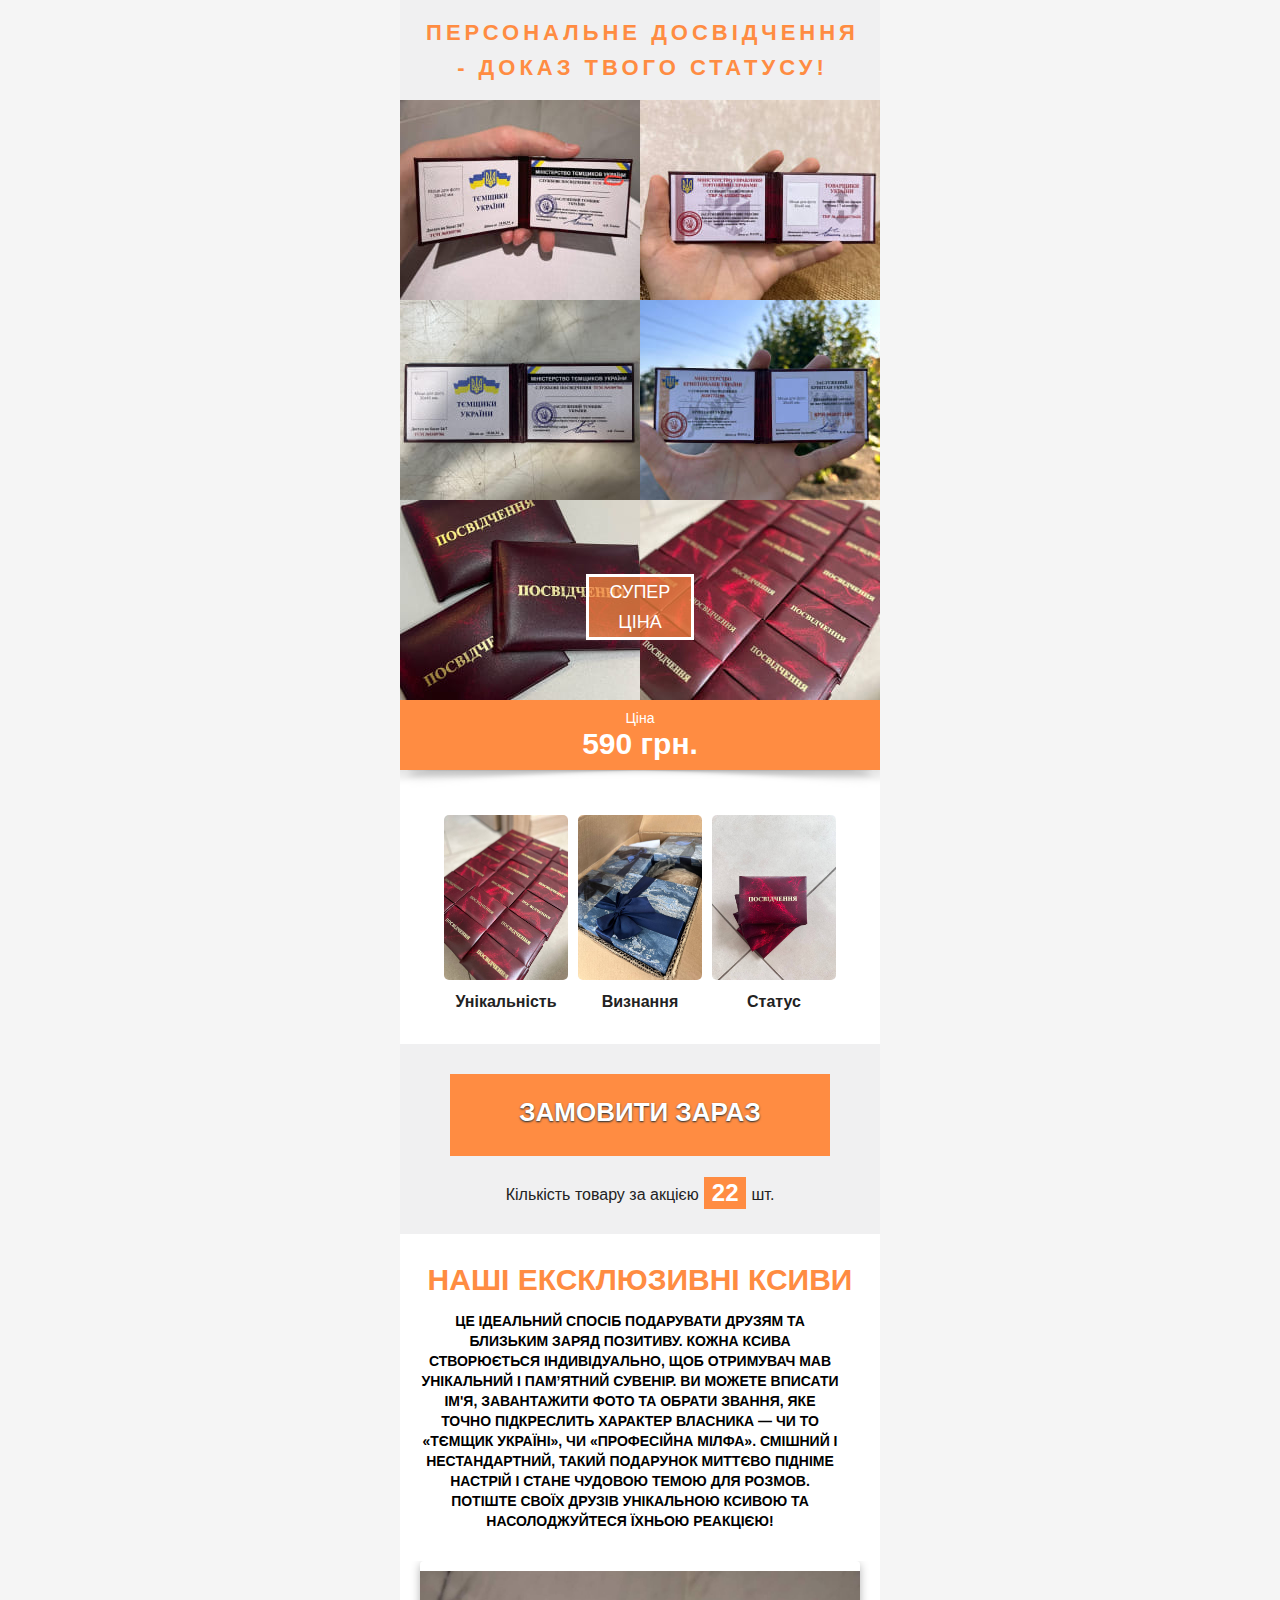
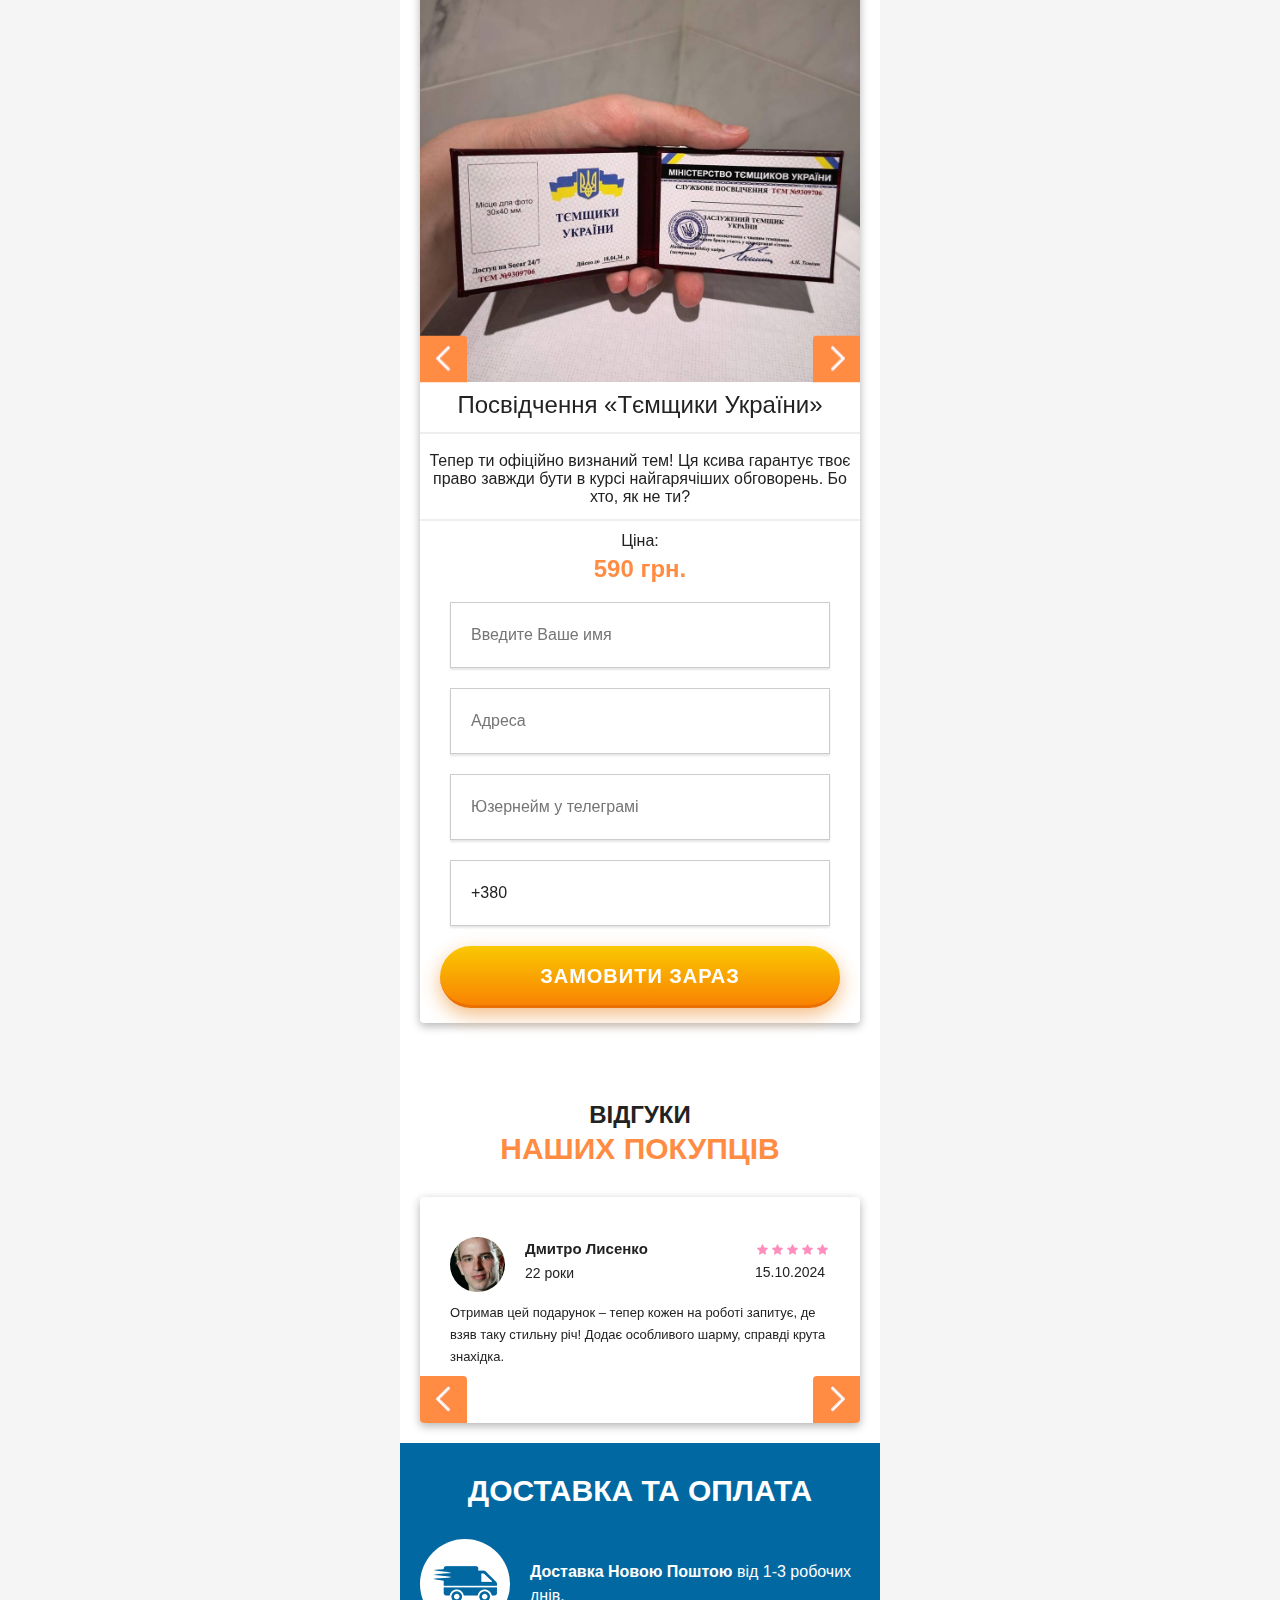
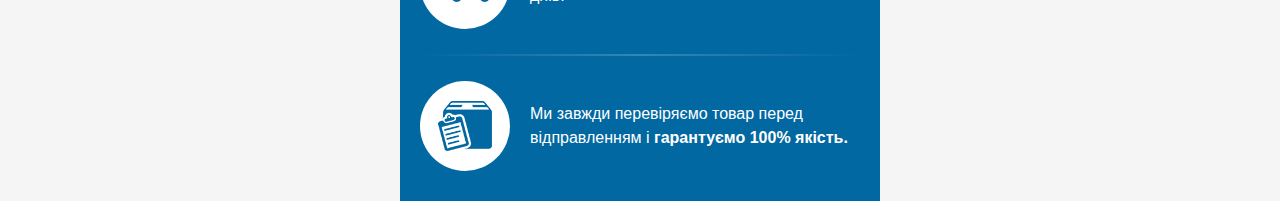
==== commit ee0062c3: "Add files via upload" ====
--- a/index.html
+++ b/index.html
@@ -81,14 +81,14 @@
 </p>
                     </div>
                     <div class="benefit_item">
-                        <img src='new3.jpg'>
+                        <img src='new1.jpg'>
                         <p>
 
 Визнання
 </p>
                     </div>
                     <div class="benefit_item">
-                        <img src='new1.jpg'>
+                        <img src='new3.jpg'>
                         <p>
 
 
